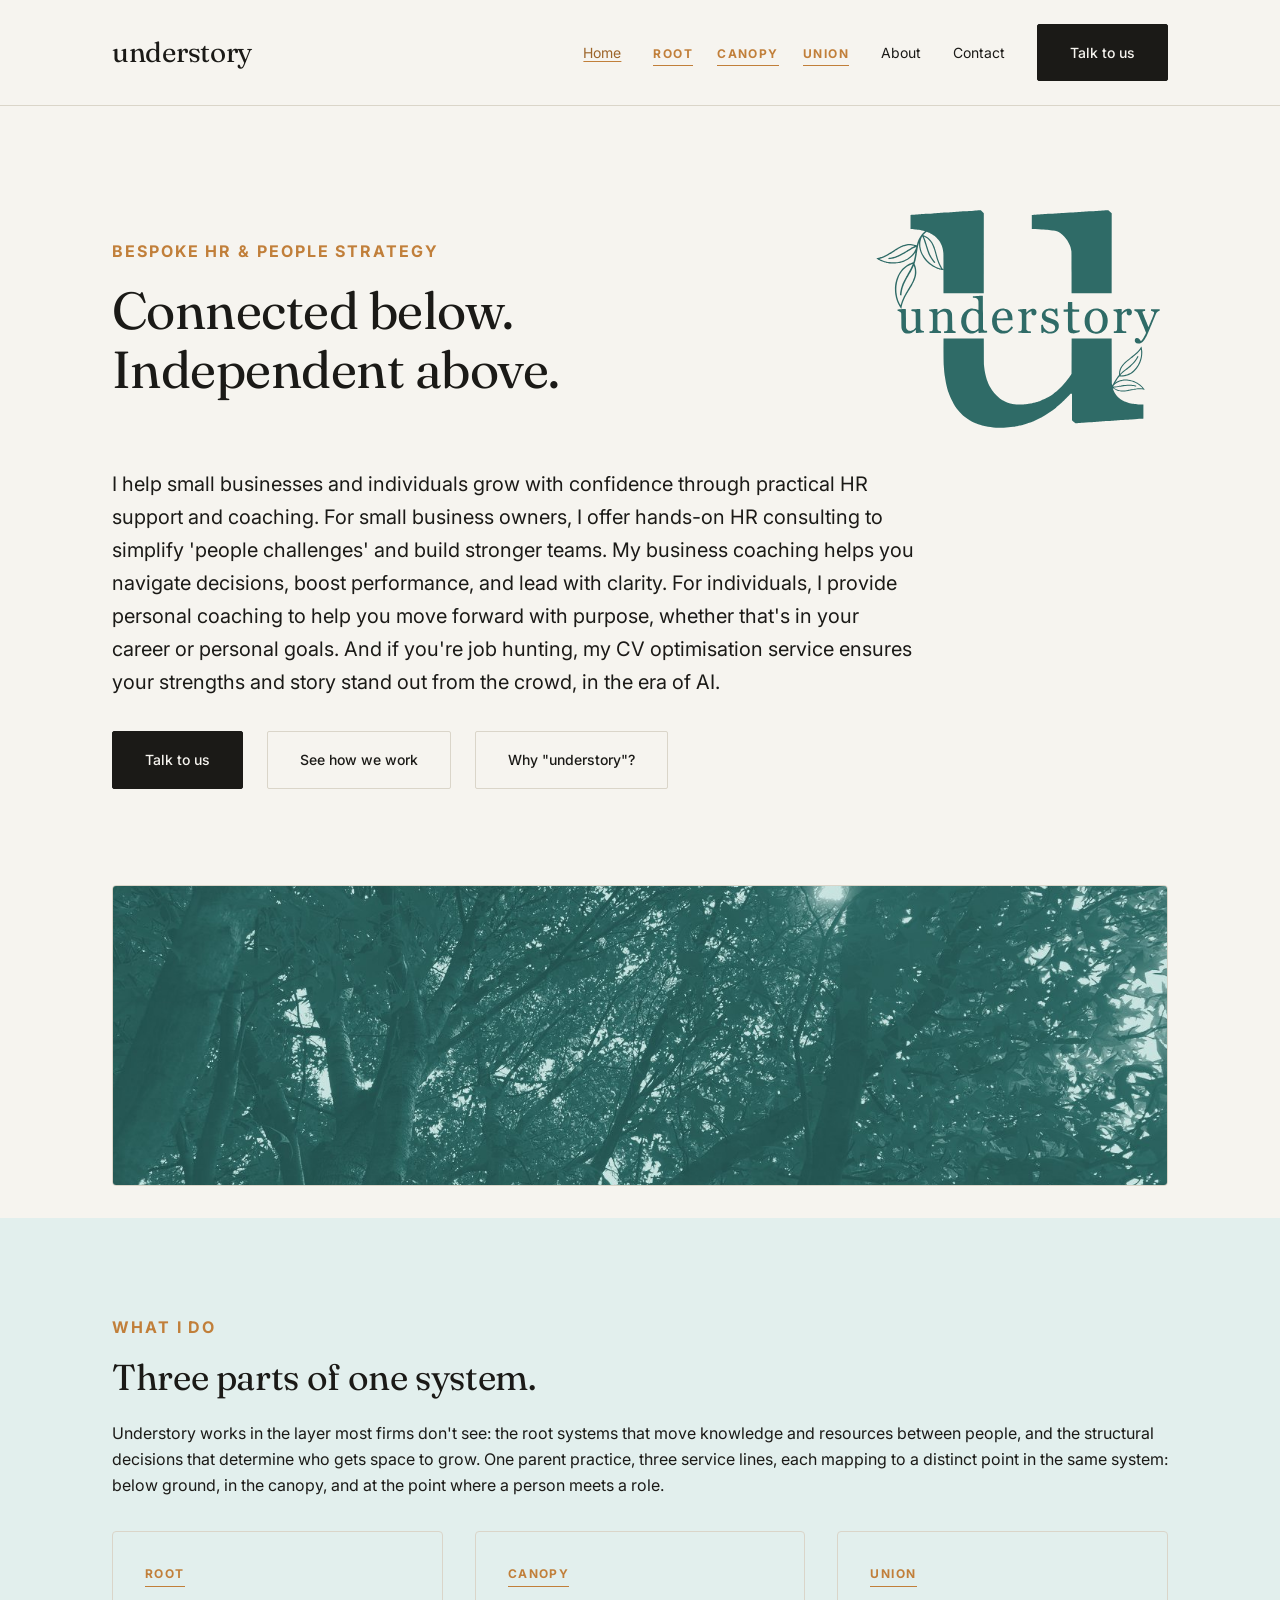
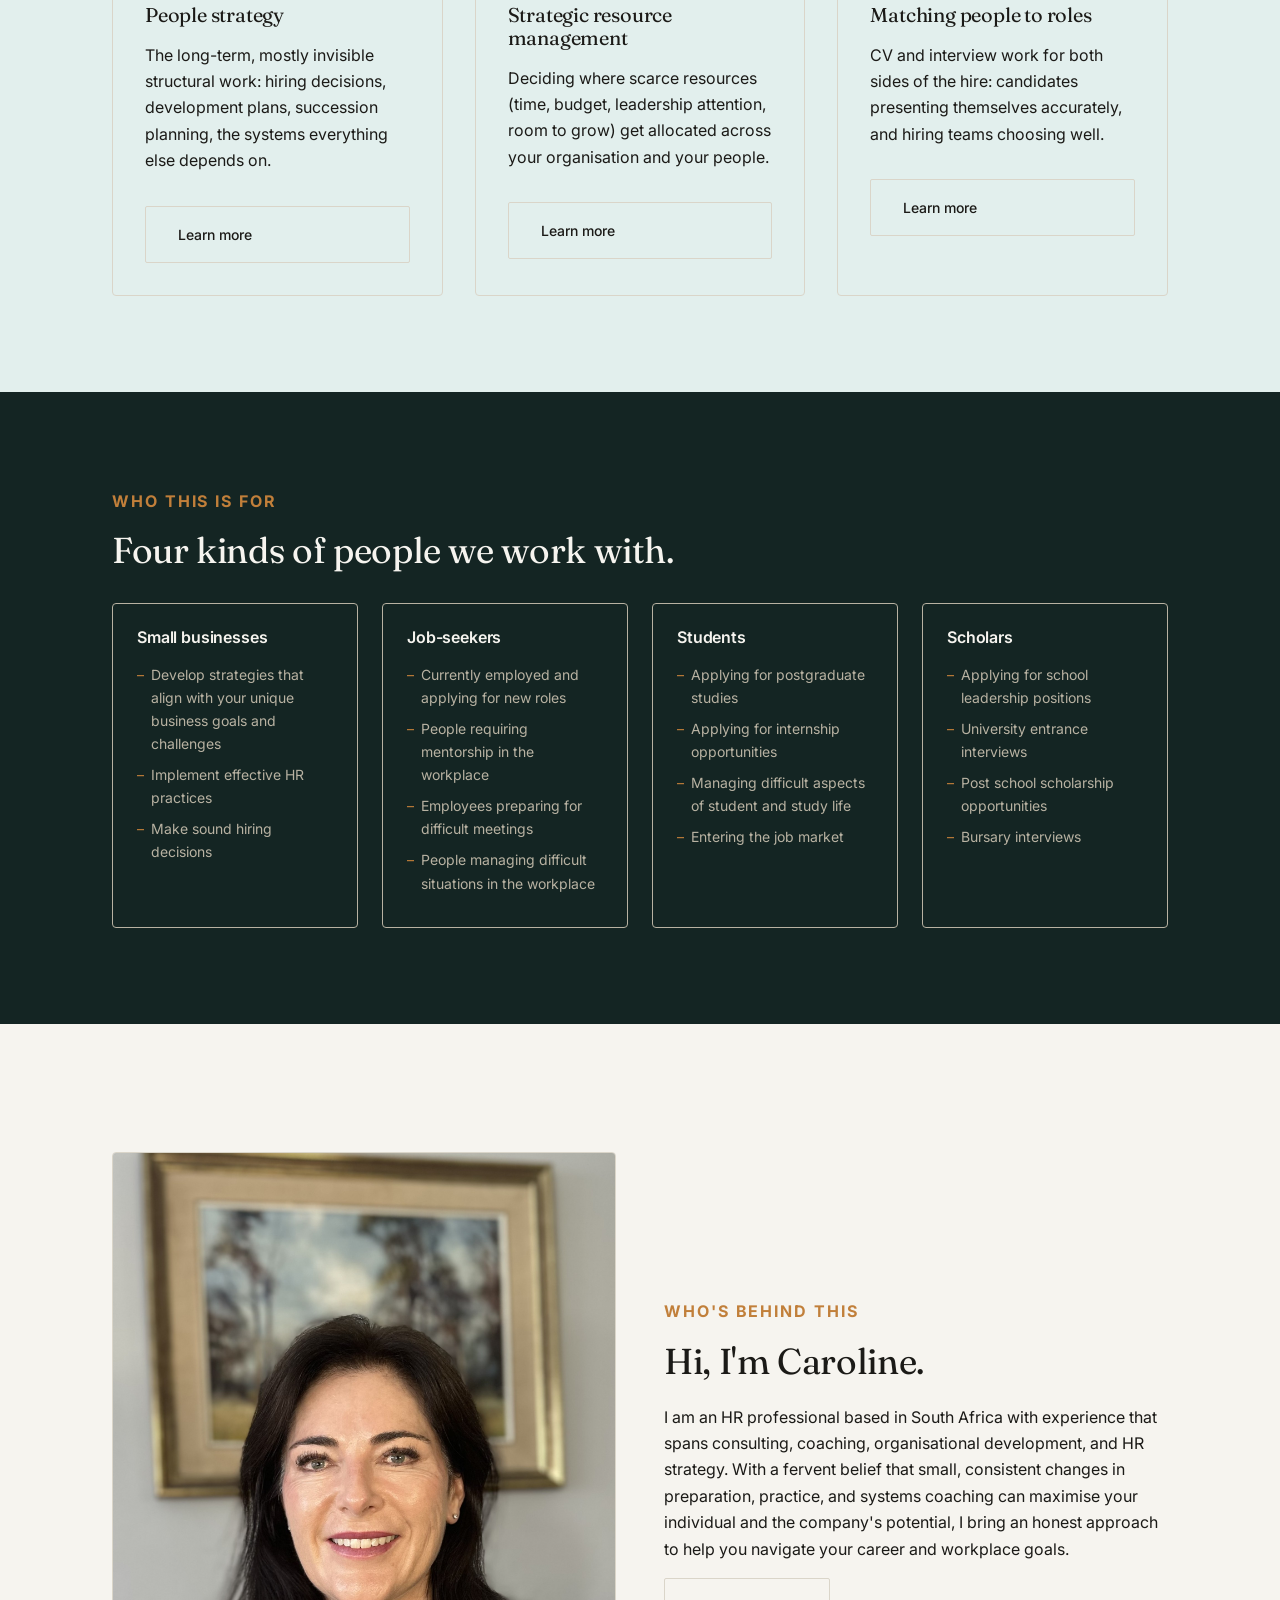
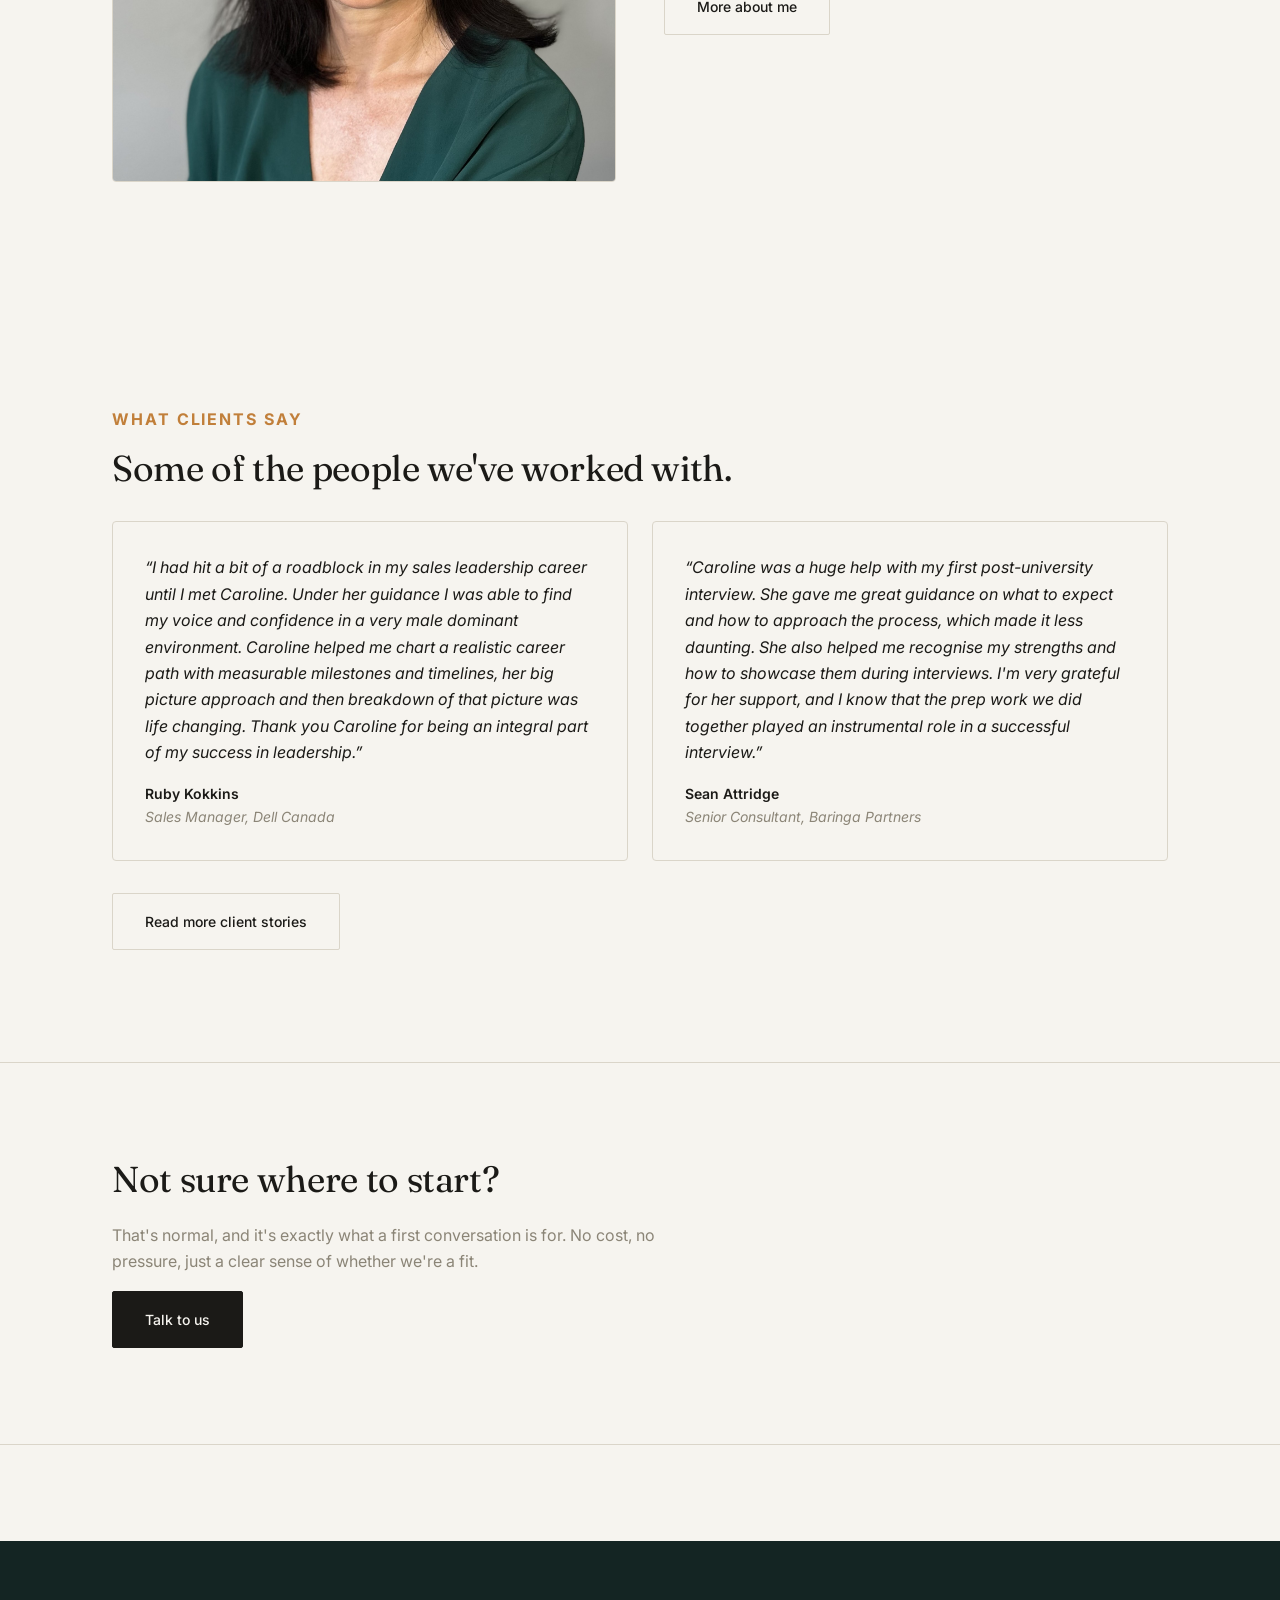
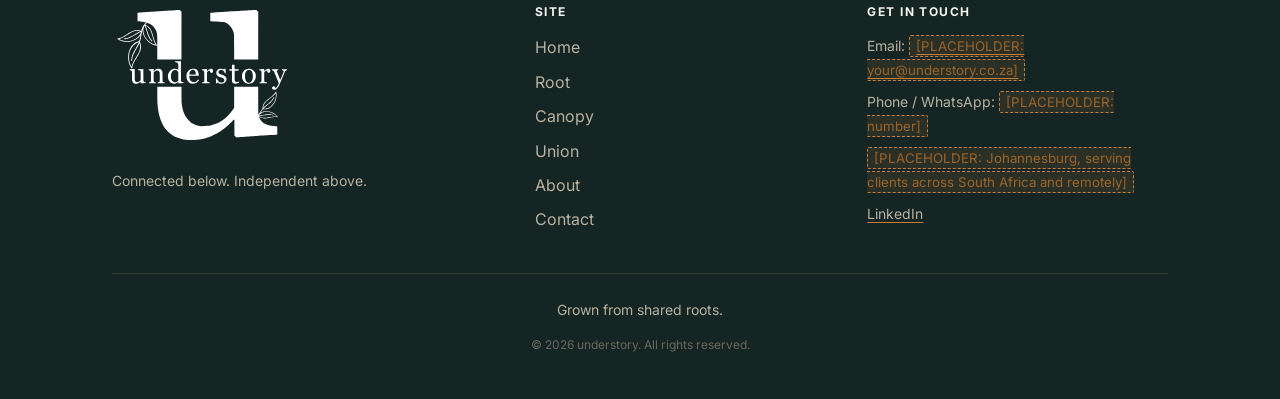
==== index.html @ 4c7e7eee "Add website stuffs" ====
<!DOCTYPE html>
<html lang="en-ZA">
<head>
<meta charset="UTF-8">
<meta name="viewport" content="width=device-width, initial-scale=1.0">
<title>understory | HR Consulting &amp; People Strategy, South Africa</title>
<meta name="description" content="understory is a South African HR consultancy: people strategy, strategic resource management, and matching candidates to roles, built on relevance, integrity, and practical advice.">
<!-- Update every YOURDOMAIN.co.za reference below once a real domain is chosen (matches the placeholder in /CNAME) -->
<link rel="canonical" href="https://YOURDOMAIN.co.za/index.html">
<meta property="og:type" content="website">
<meta property="og:site_name" content="understory">
<meta property="og:title" content="understory | HR Consulting & People Strategy, South Africa">
<meta property="og:description" content="South African HR consultancy: people strategy, strategic resource management, and matching candidates to roles.">
<meta property="og:url" content="https://YOURDOMAIN.co.za/index.html">
<meta property="og:image" content="https://YOURDOMAIN.co.za/images/og-cover.jpg">
<meta name="twitter:card" content="summary_large_image">
<meta name="twitter:title" content="understory | HR Consulting & People Strategy, South Africa">
<meta name="twitter:description" content="South African HR consultancy: people strategy, strategic resource management, and matching candidates to roles.">
<meta name="twitter:image" content="https://YOURDOMAIN.co.za/images/og-cover.jpg">
<link rel="icon" type="image/svg+xml" href="images/favicon.svg">
<link rel="icon" type="image/png" href="images/favicon.png">
<link rel="preconnect" href="https://fonts.googleapis.com">
<link rel="preconnect" href="https://fonts.gstatic.com" crossorigin>
<link href="https://fonts.googleapis.com/css2?family=Fraunces:opsz,wght@9..144,300;9..144,400;9..144,500;9..144,600&family=Inter:wght@400;500;600;700&display=swap" rel="stylesheet">
<link rel="stylesheet" href="styles.css">
<!--
  Structured data: intentionally omits "address" and "telephone" rather
  than invent them. Add those two fields once the real details replace
  the [PLACEHOLDER: ...] text in the footer below.
-->
<script type="application/ld+json">
{
  "@context": "https://schema.org",
  "@type": "ProfessionalService",
  "name": "understory",
  "description": "understory manages the connection and the boundary: building networks between people without erasing individual roles, and matching people to positions so both sides are strengthened by the fit.",
  "areaServed": "South Africa",
  "url": "https://YOURDOMAIN.co.za/",
  "sameAs": ["https://www.linkedin.com/in/caroline-norton-2847018a/"]
}
</script>
</head>
<body>

<header class="site-header">
  <div class="container">
    <a href="index.html" class="logo">understory</a>
    <nav class="main-nav" aria-label="Primary">
      <ul class="nav-links">
        <li><a href="index.html" aria-current="page">Home</a></li>
        <li>
          <ul class="nav-services" aria-label="Service lines">
            <li><a href="services.html#root" class="service-label">Root</a></li>
            <li><a href="services.html#canopy" class="service-label">Canopy</a></li>
            <li><a href="services.html#union" class="service-label">Union</a></li>
          </ul>
        </li>
        <li><a href="about.html">About</a></li>
        <li><a href="contact.html">Contact</a></li>
      </ul>
      <div class="nav-cta"><a href="contact.html" class="btn-primary">Talk to us</a></div>
    </nav>
    <button class="nav-toggle" aria-label="Toggle navigation menu" aria-expanded="false">
      <span></span><span></span><span></span>
    </button>
  </div>
</header>

<main>

  <!-- Hero -->
  <section class="hero container">
    <div class="hero-head">
      <div>
        <span class="eyebrow">Bespoke HR &amp; people strategy</span>
        <h1>Connected below. Independent above.</h1>
      </div>
      <img class="hero-mark" src="images/logo/understory-logo-teal.svg" width="1367" height="1124" alt="understory logo mark: a serif letter u with leaves">
    </div>
    <p class="lead">I help small businesses and individuals grow with confidence through practical HR support and coaching. For small business owners, I offer hands-on HR consulting to simplify 'people challenges' and build stronger teams. My business coaching helps you navigate decisions, boost performance, and lead with clarity. For individuals, I provide personal coaching to help you move forward with purpose, whether that's in your career or personal goals. And if you're job hunting, my CV optimisation service ensures your strengths and story stand out from the crowd, in the era of AI.</p>
    <div class="hero-actions">
      <a href="contact.html" class="btn-primary">Talk to us</a>
      <a href="services.html" class="btn-secondary">See how we work</a>
      <a href="about.html#philosophy" class="btn-secondary">Why "understory"?</a>
    </div>
  </section>

  <div class="container">
    <figure class="photo-block">
      <img src="images/hero-canopy.jpg" width="1400" height="400" loading="eager"
           class="photo-crop ratio-7-2"
           alt="Light teal duotone photograph looking straight up through a tree canopy, showing gaps of light between neighbouring crowns">
    </figure>
  </div>

  <!-- Service lines: Root / Canopy / Union -->
  <section class="section-teal-tint" id="what-we-do">
    <div class="container">
      <span class="eyebrow">What I do</span>
      <h2>Three parts of one system.</h2>
      <p class="lead">Understory works in the layer most firms don't see: the root systems that move knowledge and resources between people, and the structural decisions that determine who gets space to grow. One parent practice, three service lines, each mapping to a distinct point in the same system: below ground, in the canopy, and at the point where a person meets a role.</p>

      <div class="service-grid">
        <article class="service-card">
          <a href="services.html#root" class="service-label">Root</a>
          <h3>People strategy</h3>
          <p>The long-term, mostly invisible structural work: hiring decisions, development plans, succession planning, the systems everything else depends on.</p>
          <a href="services.html#root" class="btn-secondary">Learn more</a>
        </article>
        <article class="service-card">
          <a href="services.html#canopy" class="service-label">Canopy</a>
          <h3>Strategic resource management</h3>
          <p>Deciding where scarce resources (time, budget, leadership attention, room to grow) get allocated across your organisation and your people.</p>
          <a href="services.html#canopy" class="btn-secondary">Learn more</a>
        </article>
        <article class="service-card">
          <a href="services.html#union" class="service-label">Union</a>
          <h3>Matching people to roles</h3>
          <p>CV and interview work for both sides of the hire: candidates presenting themselves accurately, and hiring teams choosing well.</p>
          <a href="services.html#union" class="btn-secondary">Learn more</a>
        </article>
      </div>
    </div>
  </section>

  <!-- Who is this for -->
  <section class="section-tinted">
    <div class="container">
      <div class="section-heading">
        <span class="eyebrow">Who this is for</span>
        <h2>Four kinds of people we work with.</h2>
      </div>
      <div class="audience-grid">
        <article class="audience-card">
          <h3>Small businesses</h3>
          <ul>
            <li>Develop strategies that align with your unique business goals and challenges</li>
            <li>Implement effective HR practices</li>
            <li>Make sound hiring decisions</li>
          </ul>
        </article>
        <article class="audience-card">
          <h3>Job-seekers</h3>
          <ul>
            <li>Currently employed and applying for new roles</li>
            <li>People requiring mentorship in the workplace</li>
            <li>Employees preparing for difficult meetings</li>
            <li>People managing difficult situations in the workplace</li>
          </ul>
        </article>
        <article class="audience-card">
          <h3>Students</h3>
          <ul>
            <li>Applying for postgraduate studies</li>
            <li>Applying for internship opportunities</li>
            <li>Managing difficult aspects of student and study life</li>
            <li>Entering the job market</li>
          </ul>
        </article>
        <article class="audience-card">
          <h3>Scholars</h3>
          <ul>
            <li>Applying for school leadership positions</li>
            <li>University entrance interviews</li>
            <li>Post school scholarship opportunities</li>
            <li>Bursary interviews</li>
          </ul>
        </article>
      </div>
    </div>
  </section>

  <!-- About preview -->
  <section class="container split">
    <div class="split-media">
      <figure class="photo-block">
        <img src="images/caroline.jpg" width="800" height="1000" loading="lazy"
             class="photo-crop ratio-4-5"
             alt="Portrait of Caroline, founder of understory">
      </figure>
    </div>
    <div>
      <span class="eyebrow">Who's behind this</span>
      <h2>Hi, I'm Caroline.</h2>
      <p>I am an HR professional based in South Africa with experience that spans consulting, coaching, organisational development, and HR strategy. With a fervent belief that small, consistent changes in preparation, practice, and systems coaching can maximise your individual and the company's potential, I bring an honest approach to help you navigate your career and workplace goals.</p>
      <a href="about.html" class="btn-secondary">More about me</a>
    </div>
  </section>

  <!-- Social proof -->
  <section class="container" id="home-testimonials">
    <div class="section-heading">
      <span class="eyebrow">What clients say</span>
      <h2>Some of the people we've worked with.</h2>
    </div>
    <div class="testimonial-grid">
      <blockquote class="testimonial-card">
        <p class="quote">&ldquo;I had hit a bit of a roadblock in my sales leadership career until I met Caroline. Under her guidance I was able to find my voice and confidence in a very male dominant environment. Caroline helped me chart a realistic career path with measurable milestones and timelines, her big picture approach and then breakdown of that picture was life changing. Thank you Caroline for being an integral part of my success in leadership.&rdquo;</p>
        <footer class="attribution">Ruby Kokkins<span>Sales Manager, Dell Canada</span></footer>
      </blockquote>
      <blockquote class="testimonial-card">
        <p class="quote">&ldquo;Caroline was a huge help with my first post-university interview. She gave me great guidance on what to expect and how to approach the process, which made it less daunting. She also helped me recognise my strengths and how to showcase them during interviews. I'm very grateful for her support, and I know that the prep work we did together played an instrumental role in a successful interview.&rdquo;</p>
        <footer class="attribution">Sean Attridge<span>Senior Consultant, Baringa Partners</span></footer>
      </blockquote>
    </div>
    <p style="margin-top:var(--space-4);">
      <a href="about.html#testimonials" class="btn-secondary">Read more client stories</a>
    </p>
  </section>

  <!-- Closing CTA -->
  <section class="cta-band">
    <div class="container">
      <h2>Not sure where to start?</h2>
      <p>That's normal, and it's exactly what a first conversation is for. No cost, no pressure, just a clear sense of whether we're a fit.</p>
      <a href="contact.html" class="btn-primary">Talk to us</a>
    </div>
  </section>

</main>

<footer class="site-footer">
  <div class="container">
    <div class="footer-grid">
      <div class="footer-brand">
        <a href="index.html" class="footer-logo" aria-label="understory home"><img src="images/logo/understory-logo-white.svg" width="180" height="141" alt="understory"></a>
        <p>Connected below. Independent above.</p>
      </div>
      <div>
        <h3>Site</h3>
        <ul class="footer-nav">
          <li><a href="index.html">Home</a></li>
          <li><a href="services.html#root">Root</a></li>
          <li><a href="services.html#canopy">Canopy</a></li>
          <li><a href="services.html#union">Union</a></li>
          <li><a href="about.html">About</a></li>
          <li><a href="contact.html">Contact</a></li>
        </ul>
      </div>
      <div>
        <h3>Get in touch</h3>
        <ul class="footer-contact">
          <li>Email: <a href="mailto:hello@understory.example"><span class="needs-text">[PLACEHOLDER: your@understory.co.za]</span></a></li>
          <li>Phone / WhatsApp: <span class="needs-text">[PLACEHOLDER: number]</span></li>
          <li><span class="needs-text">[PLACEHOLDER: Johannesburg, serving clients across South Africa and remotely]</span></li>
          <li><a href="https://www.linkedin.com/in/caroline-norton-2847018a/" target="_blank" rel="noopener">LinkedIn</a></li>
        </ul>
      </div>
    </div>
    <div class="footer-story">
      <p>Grown from shared roots.</p>
      <p class="copyright">&copy; 2026 understory. All rights reserved.</p>
    </div>
  </div>
</footer>

<script src="main.js"></script>
</body>
</html>
---- styles.css ----
/* ==========================================================================
   understory: shared stylesheet
   Tokens and component patterns per understory-brand-guidelines.md.
   Palette: warm ink/paper neutrals plus amber and teal accents (not green,
   see brand guide §4.2). Type: Fraunces (display), Inter (body), IBM Plex
   Mono (service-label / eyebrow accent only).
   ========================================================================== */

:root {
  /* Color */
  --color-ink: #1B1A17;
  --color-paper: #F6F4EF;
  --color-accent: #C17F3A;
  --color-accent-dark: #9C6429;
  --color-teal: #2F6B67;       /* secondary accent: passes AA for body text on paper (~5.5:1), unlike amber */
  --color-teal-dark: #1F4A47;
  --color-teal-deep: #142523;  /* near-ink: used for dark section backgrounds */
  --color-teal-light: #C9E4E0; /* pale teal: photo highlight tone */
  --color-teal-tint: #E2EFED;  /* very pale teal wash: light section backgrounds */
  --color-line: #DAD5C9;
  --color-muted: #8B8577;
  --color-muted-dark: #B8B2A2;
  --color-success: #4B7A51;
  --color-error: #B4483A;

  /* Type */
  --font-display: 'Fraunces', Georgia, serif;
  --font-body: 'Inter', -apple-system, BlinkMacSystemFont, sans-serif;
  --font-label: 'Inter', -apple-system, BlinkMacSystemFont, sans-serif; /* was IBM Plex Mono; swapped to a bold uppercase sans at the client's request, see README */
  --text-xs: 0.75rem;
  --text-sm: 0.875rem;
  --text-base: 1rem;
  --text-lg: 1.25rem;
  --text-xl: 1.75rem;
  --text-2xl: 2.25rem;
  --text-3xl: 3.25rem;

  /* Space */
  --space-1: 0.5rem;
  --space-2: 1rem;
  --space-3: 1.5rem;
  --space-4: 2rem;
  --space-5: 3rem;
  --space-6: 4rem;
  --space-7: 6rem;
  --space-8: 8rem;
  --content-max-width: 1120px;

  /* Shape */
  --radius-sm: 2px;
  --radius-md: 4px;
  --border-hairline: 1px solid var(--color-line);
}

/* ---------- Reset ---------- */
* { box-sizing: border-box; }
html { scroll-behavior: smooth; }
body {
  margin: 0;
  font-family: var(--font-body);
  font-size: var(--text-base);
  color: var(--color-ink);
  background: var(--color-paper);
  line-height: 1.65;
  -webkit-font-smoothing: antialiased;
}
img { max-width: 100%; display: block; }
a { color: var(--color-ink); text-decoration-color: var(--color-accent); text-underline-offset: 3px; }
a:hover, a:focus { color: var(--color-accent-dark); }
ul, ol { padding-left: 1.2em; }
h1, h2, h3 {
  font-family: var(--font-display);
  font-weight: 400;
  letter-spacing: -0.01em;
  line-height: 1.15;
  margin: 0 0 0.6em;
  color: var(--color-ink);
}
h1 { font-size: var(--text-3xl); }
h2 { font-size: var(--text-2xl); }
h3 { font-size: var(--text-xl); }
p { margin: 0 0 1em; }
section { padding-block: var(--space-7); }
.container { max-width: var(--content-max-width); margin-inline: auto; padding-inline: var(--space-4); }
.visually-hidden {
  position: absolute;
  width: 1px; height: 1px;
  overflow: hidden;
  clip: rect(0 0 0 0);
  white-space: nowrap;
}
:focus-visible { outline: 2px solid var(--color-accent); outline-offset: 2px; }

/* ---------- Eyebrow / service-label (specimen-label treatment) ---------- */
.eyebrow, .service-label {
  font-family: var(--font-label);
  font-weight: 700;
  text-transform: uppercase;
  letter-spacing: 0.12em;
  color: var(--color-accent);
}
.eyebrow { display: block; margin-bottom: var(--space-2); font-size: var(--text-base); }
.service-label {
  display: inline-block;
  font-size: var(--text-xs);
  border-bottom: 1px solid var(--color-accent);
  padding-bottom: 2px;
  text-decoration: none;
}
.service-label:hover { color: var(--color-accent-dark); border-color: var(--color-accent-dark); }

.service-trio {
  display: flex;
  gap: var(--space-3);
  align-items: baseline;
}

.specimen-caption {
  font-family: var(--font-label);
  font-size: var(--text-xs);
  text-transform: uppercase;
  letter-spacing: 0.1em;
  color: var(--color-muted);
  border-top: var(--border-hairline);
  padding-top: var(--space-1);
  margin-top: var(--space-2);
}

/* ---------- Buttons ---------- */
.btn-primary, .btn-secondary {
  display: inline-flex;
  align-items: center;
  gap: 0.5em;
  font-family: var(--font-body);
  font-weight: 500;
  font-size: var(--text-sm);
  padding: var(--space-2) var(--space-4);
  border-radius: var(--radius-sm);
  cursor: pointer;
  text-decoration: none;
  transition: background 0.15s ease, color 0.15s ease, border-color 0.15s ease;
}
.btn-primary {
  background: var(--color-ink);
  color: var(--color-paper);
  border: 1px solid var(--color-ink);
}
.btn-primary:hover, .btn-primary:focus {
  background: var(--color-accent-dark);
  border-color: var(--color-accent-dark);
  color: var(--color-paper);
}
.btn-secondary {
  background: transparent;
  color: var(--color-ink);
  border: var(--border-hairline);
}
.btn-secondary:hover, .btn-secondary:focus {
  border-color: var(--color-ink);
  color: var(--color-ink);
  background: var(--color-line);
}
/* On dark (ink) sections */
.on-ink .btn-secondary { color: var(--color-paper); border-color: var(--color-muted-dark); }
.on-ink .btn-secondary:hover { background: rgba(246,244,239,0.08); border-color: var(--color-paper); }

/* ---------- Header / Nav ---------- */
.site-header {
  position: sticky;
  top: 0;
  z-index: 100;
  background: var(--color-paper);
  border-bottom: var(--border-hairline);
}
.site-header .container {
  display: flex;
  align-items: center;
  justify-content: space-between;
  padding-block: var(--space-3);
}
.logo {
  font-family: var(--font-display);
  font-size: var(--text-xl);
  font-weight: 400;
  color: var(--color-ink);
  text-decoration: none;
  letter-spacing: -0.01em;
}
.logo:hover { color: var(--color-ink); }

.main-nav { display: flex; align-items: center; gap: var(--space-4); }
.nav-links {
  list-style: none;
  display: flex;
  align-items: baseline;
  gap: var(--space-4);
  margin: 0;
  padding: 0;
}
.nav-links a:not(.service-label) {
  color: var(--color-ink);
  font-family: var(--font-body);
  font-size: var(--text-sm);
  text-decoration: none;
}
.nav-links a:not(.service-label):hover,
.nav-links a[aria-current="page"]:not(.service-label) {
  color: var(--color-accent-dark);
  text-decoration: underline;
  text-decoration-color: var(--color-accent);
}
.nav-services { display: flex; gap: var(--space-3); align-items: baseline; list-style: none; margin: 0; padding: 0; }

.nav-toggle {
  display: none;
  flex-direction: column;
  justify-content: center;
  gap: 5px;
  width: 40px;
  height: 40px;
  border: none;
  background: transparent;
  cursor: pointer;
  padding: 0;
}
.nav-toggle span {
  display: block;
  height: 1.5px;
  width: 26px;
  background: var(--color-ink);
  transition: transform 0.2s ease, opacity 0.2s ease;
}
.nav-toggle[aria-expanded="true"] span:nth-child(1) { transform: translateY(6.5px) rotate(45deg); }
.nav-toggle[aria-expanded="true"] span:nth-child(2) { opacity: 0; }
.nav-toggle[aria-expanded="true"] span:nth-child(3) { transform: translateY(-6.5px) rotate(-45deg); }

/* ---------- Hero ---------- */
.hero { padding-block: var(--space-7) var(--space-6); }
.hero h1 { max-width: 16ch; }
.hero-head {
  display: grid;
  grid-template-columns: 1fr auto;
  align-items: center;
  gap: var(--space-5);
  margin-bottom: var(--space-4);
}
.hero-head h1 { margin-bottom: 0; }
.hero-mark { width: 300px; height: auto; }
.philosophy-head {
  display: flex;
  align-items: center;
  justify-content: space-between;
  flex-wrap: wrap;
  gap: var(--space-3);
  margin-bottom: var(--space-2);
}
.philosophy-head h2 { margin-bottom: 0; }
.philosophy-logo { width: 130px; height: auto; flex-shrink: 0; }
.hero .lead { font-size: var(--text-lg); max-width: 62ch; color: var(--color-ink); margin-bottom: var(--space-4); }
.hero-actions { display: flex; gap: var(--space-3); flex-wrap: wrap; }

.page-hero { padding-block: var(--space-6) var(--space-5); }
.page-hero h1 { margin-bottom: var(--space-2); }
.page-hero .lead { font-size: var(--text-lg); max-width: 62ch; }

/* ---------- Photo treatment (duotone specimen photography) ----------
   Crop-and-zoom, never stretch: object-fit:cover fills the box below by
   cropping the source image (which keeps its own native ratio in the
   file), so no photo is ever non-uniformly scaled to fit. */
.photo-block { margin: var(--space-4) 0; } /* reset the UA default figure margin (1em 40px), which was shrinking the image below its column's full width */
.photo-crop {
  display: block;
  width: 100%;
  height: auto; /* required so aspect-ratio below can compute height; otherwise the width/height HTML attributes (kept for layout-shift prevention) force a mismatched box */
  border-radius: var(--radius-md);
  border: var(--border-hairline);
  object-fit: cover;
  object-position: center;
}
.photo-crop.ratio-4-3 { aspect-ratio: 4 / 3; }
.photo-crop.ratio-3-2 { aspect-ratio: 3 / 2; }
.photo-crop.ratio-7-2 { aspect-ratio: 7 / 2; } /* wide banner: 3.5:1 */
.photo-crop.ratio-4-5 { aspect-ratio: 4 / 5; } /* portrait headshot */
.photo-crop.size-half { max-width: 560px; margin-inline: auto; } /* roughly half the 1120px content column, centred rather than left-stuck */

/* ---------- Placeholder image boxes ---------- */
.img-placeholder {
  display: flex;
  align-items: center;
  justify-content: center;
  text-align: center;
  background: var(--color-line);
  border: 1px dashed var(--color-muted);
  border-radius: var(--radius-md);
  color: var(--color-muted);
  font-size: var(--text-sm);
  padding: var(--space-3);
  min-height: 220px;
  line-height: 1.5;
}
.img-placeholder strong { display: block; color: var(--color-ink); margin-bottom: 4px; }
.img-placeholder.small { min-height: 120px; }

/* ---------- Divider ---------- */
.divider { border: none; border-top: var(--border-hairline); margin-block: var(--space-6); }

/* ---------- Cards ---------- */
.card {
  background: var(--color-paper);
  border: var(--border-hairline);
  border-radius: var(--radius-md);
  padding: var(--space-4);
}

/* ---------- Positioning band ---------- */
.positioning-band { text-align: left; }
.positioning-band p { max-width: 72ch; font-size: var(--text-lg); }

/* ---------- Service line cards (Root / Canopy / Union teaser) ---------- */
.service-grid {
  display: grid;
  grid-template-columns: repeat(3, 1fr);
  gap: var(--space-4);
  margin-top: var(--space-4);
}
.service-card {
  border: var(--border-hairline);
  border-radius: var(--radius-md);
  padding: var(--space-4);
  display: flex;
  flex-direction: column;
  gap: var(--space-2);
}
.service-card h3 { font-size: var(--text-lg); margin-bottom: 0; }
.service-card p { color: var(--color-ink); margin-bottom: var(--space-2); }
.service-card .service-label { align-self: flex-start; }

/* ---------- Who is this for (audience grid) ---------- */
.section-tinted { background: var(--color-teal-deep); color: var(--color-paper); }
.section-tinted h2, .section-tinted h3 { color: var(--color-paper); }
.section-tinted .eyebrow { color: var(--color-accent); }
.section-heading { margin-bottom: var(--space-4); }

/* ---------- Light teal band (homepage "What we do") ---------- */
.section-teal-tint { background: var(--color-teal-tint); }

.audience-grid {
  display: grid;
  grid-template-columns: repeat(4, 1fr);
  gap: var(--space-3);
}
.audience-card {
  border: 1px solid var(--color-muted-dark);
  border-radius: var(--radius-md);
  padding: var(--space-3);
}
.audience-card h3 { font-size: var(--text-base); font-family: var(--font-body); font-weight: 600; margin-bottom: var(--space-2); }
.audience-card ul {
  list-style: none;
  padding: 0;
  margin: 0;
  font-size: var(--text-sm);
  color: var(--color-muted-dark);
}
.audience-card li { margin-bottom: var(--space-1); padding-left: 1em; position: relative; }
.audience-card li::before { content: '\2013'; position: absolute; left: 0; color: var(--color-accent); }

/* ---------- Two-column split ---------- */
.split {
  display: grid;
  grid-template-columns: 1fr 1fr;
  gap: var(--space-5);
  align-items: center;
}
.split.reverse { grid-template-columns: 1fr 1fr; }
.split.reverse .split-media { order: 2; }

/* ---------- Value props ---------- */
.value-props {
  display: grid;
  grid-template-columns: repeat(3, 1fr);
  gap: var(--space-4);
}
.value-prop h3 { font-size: var(--text-lg); }

/* ---------- Testimonials ---------- */
.testimonial-grid {
  display: grid;
  grid-template-columns: repeat(2, 1fr);
  gap: var(--space-3);
}
.testimonial-card {
  border: var(--border-hairline);
  border-radius: var(--radius-md);
  padding: var(--space-4);
  margin: 0;
}
.testimonial-card p.quote { font-style: italic; margin-bottom: var(--space-2); }
.testimonial-card .attribution { font-weight: 600; font-size: var(--text-sm); }
.testimonial-card .attribution span { display: block; font-weight: 400; font-style: italic; color: var(--color-muted); }

/* ---------- Closing CTA band (light, bordered) ---------- */
.cta-band {
  border-top: var(--border-hairline);
  border-bottom: var(--border-hairline);
  text-align: left;
}
.cta-band p { max-width: 60ch; color: var(--color-muted); }

/* ---------- Services page blocks ---------- */
.service-block { padding-block: var(--space-6); }
.service-block + .service-block { border-top: var(--border-hairline); }
.service-block h2 { margin-bottom: var(--space-1); }
.offering-cards {
  display: grid;
  grid-template-columns: repeat(2, 1fr);
  gap: var(--space-4);
  margin-top: var(--space-4);
}
.offering-card { border: var(--border-hairline); border-radius: var(--radius-md); padding: var(--space-4); }
.offering-card .service-label { margin-bottom: var(--space-2); }

.steps-list {
  list-style: none;
  padding: 0;
  display: grid;
  grid-template-columns: repeat(3, 1fr);
  gap: var(--space-4);
  margin: var(--space-4) 0;
}
.steps-list li {
  border: var(--border-hairline);
  border-radius: var(--radius-md);
  padding: var(--space-4);
}

/* ---------- Contact page ---------- */
.contact-layout {
  display: grid;
  grid-template-columns: 1.2fr 0.8fr;
  gap: var(--space-5);
  padding-block: var(--space-3) var(--space-8);
  align-items: flex-start;
}
.contact-form { display: grid; gap: var(--space-3); }
.form-field { display: grid; gap: 6px; }
.form-field label { font-family: var(--font-body); font-weight: 600; font-size: var(--text-sm); color: var(--color-ink); }
.form-field input,
.form-field select,
.form-field textarea {
  font-family: var(--font-body);
  font-size: var(--text-base);
  padding: var(--space-2);
  border: var(--border-hairline);
  border-radius: var(--radius-sm);
  background: var(--color-paper);
  color: var(--color-ink);
}
.form-field input:focus,
.form-field select:focus,
.form-field textarea:focus {
  outline: none;
  border-color: var(--color-accent);
  box-shadow: 0 0 0 3px rgba(193,127,58,0.15);
}
.honeypot-field { position: absolute; left: -9999px; }
.form-reassurance { font-size: var(--text-sm); color: var(--color-muted); margin-top: 4px; }
.contact-details { border: var(--border-hairline); border-radius: var(--radius-md); padding: var(--space-4); }
.contact-details h2 { font-size: var(--text-lg); }
.contact-details ul { list-style: none; padding: 0; margin: 0; }
.contact-details li { margin-bottom: var(--space-2); }
.contact-details .steps { margin-top: var(--space-4); padding-top: var(--space-4); border-top: var(--border-hairline); }

/* ---------- Footer ---------- */
.site-footer { background: var(--color-teal-deep); color: var(--color-muted-dark); padding-block: var(--space-6) var(--space-4); margin-top: var(--space-7); }
.footer-grid { display: grid; grid-template-columns: 1.3fr 1fr 1fr; gap: var(--space-4); margin-bottom: var(--space-4); }
.footer-grid h3 { color: var(--color-paper); font-family: var(--font-label); font-weight: 700; font-size: var(--text-xs); letter-spacing: 0.12em; text-transform: uppercase; margin-bottom: var(--space-2); }
.footer-logo { display: inline-block; margin-bottom: var(--space-2); }
.footer-logo img { width: 180px; height: auto; }
.footer-brand p { color: var(--color-muted-dark); font-size: var(--text-sm); }
.footer-nav { list-style: none; padding: 0; margin: 0; }
.footer-nav li { margin-bottom: var(--space-1); }
.footer-nav a { color: var(--color-muted-dark); text-decoration: none; }
.footer-nav a:hover { color: var(--color-paper); }
.footer-contact { list-style: none; padding: 0; margin: 0; font-size: var(--text-sm); }
.footer-contact li { margin-bottom: var(--space-1); color: var(--color-muted-dark); }
.footer-contact a { color: var(--color-muted-dark); }
.footer-contact a:hover { color: var(--color-paper); }
.footer-story { border-top: 1px solid #3a3833; padding-top: var(--space-3); font-size: var(--text-sm); color: var(--color-muted-dark); text-align: center; }
.footer-story .copyright { margin-top: var(--space-1); color: #6b675e; font-size: var(--text-xs); }

/* ---------- Placeholder text callouts ---------- */
.needs-text {
  background: rgba(193,127,58,0.12);
  border: 1px dashed var(--color-accent);
  color: var(--color-accent-dark);
  padding: 2px 6px;
  border-radius: var(--radius-sm);
  font-size: 0.95em;
}
.on-ink .needs-text { color: var(--color-accent); }

/* ---------- Responsive ---------- */
@media (max-width: 900px) {
  .two-col,
  .value-props,
  .split,
  .split.reverse,
  .testimonial-grid,
  .offering-cards,
  .steps-list,
  .contact-layout,
  .footer-grid,
  .service-grid {
    grid-template-columns: 1fr;
  }
  .split.reverse .split-media { order: 0; }
  .audience-grid { grid-template-columns: repeat(2, 1fr); }
}

@media (max-width: 720px) {
  .hero-head { grid-template-columns: 1fr; gap: var(--space-3); }
  .hero-mark { width: 160px; }
  .main-nav .nav-links,
  .main-nav .nav-cta {
    display: none;
  }
  .main-nav.open .nav-links {
    display: flex;
    flex-direction: column;
    align-items: flex-start;
    gap: var(--space-2);
    position: absolute;
    top: 100%;
    left: 0;
    right: 0;
    background: var(--color-paper);
    border-bottom: var(--border-hairline);
    padding: var(--space-3) var(--space-4) var(--space-4);
  }
  .main-nav.open .nav-services { flex-direction: row; }
  .main-nav.open .nav-cta { display: flex; padding: 0 var(--space-4) var(--space-4); }
  .site-header .container { position: relative; }
  .nav-toggle { display: flex; }
  .audience-grid { grid-template-columns: 1fr; }
}
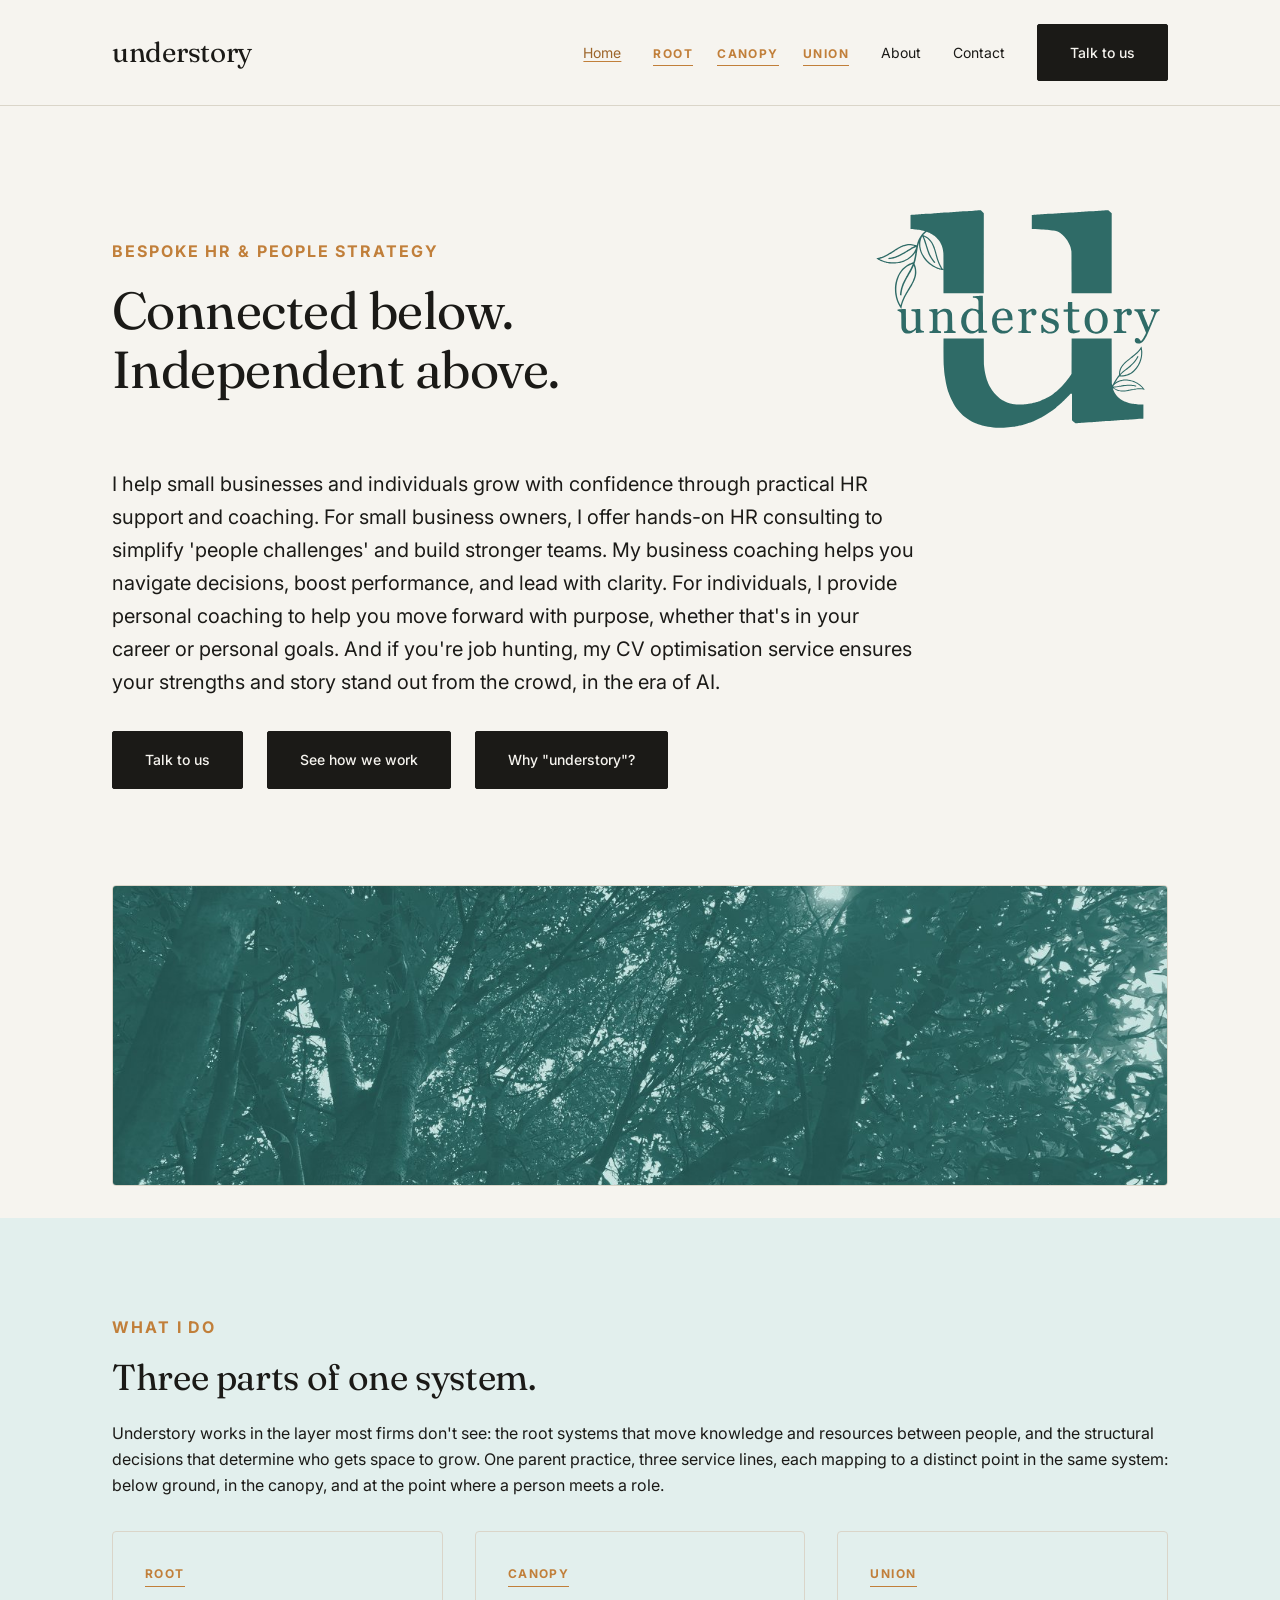
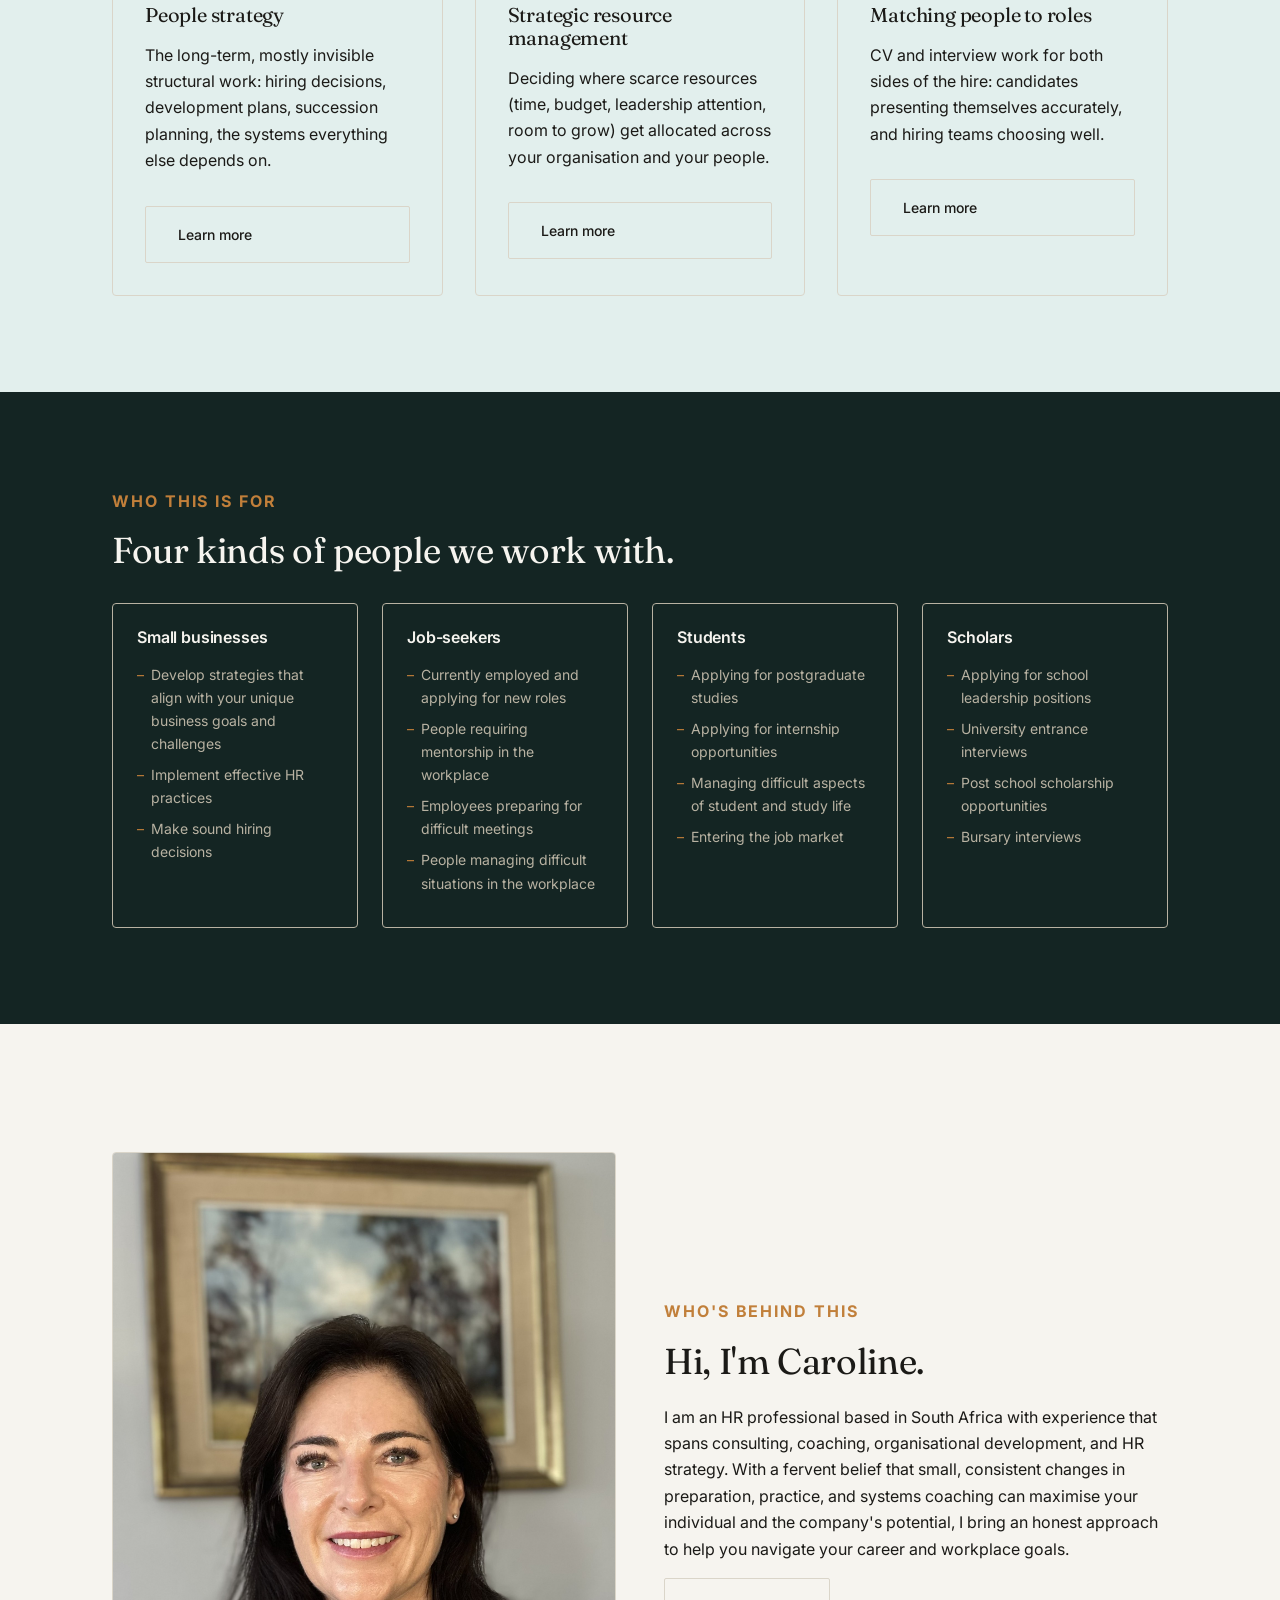
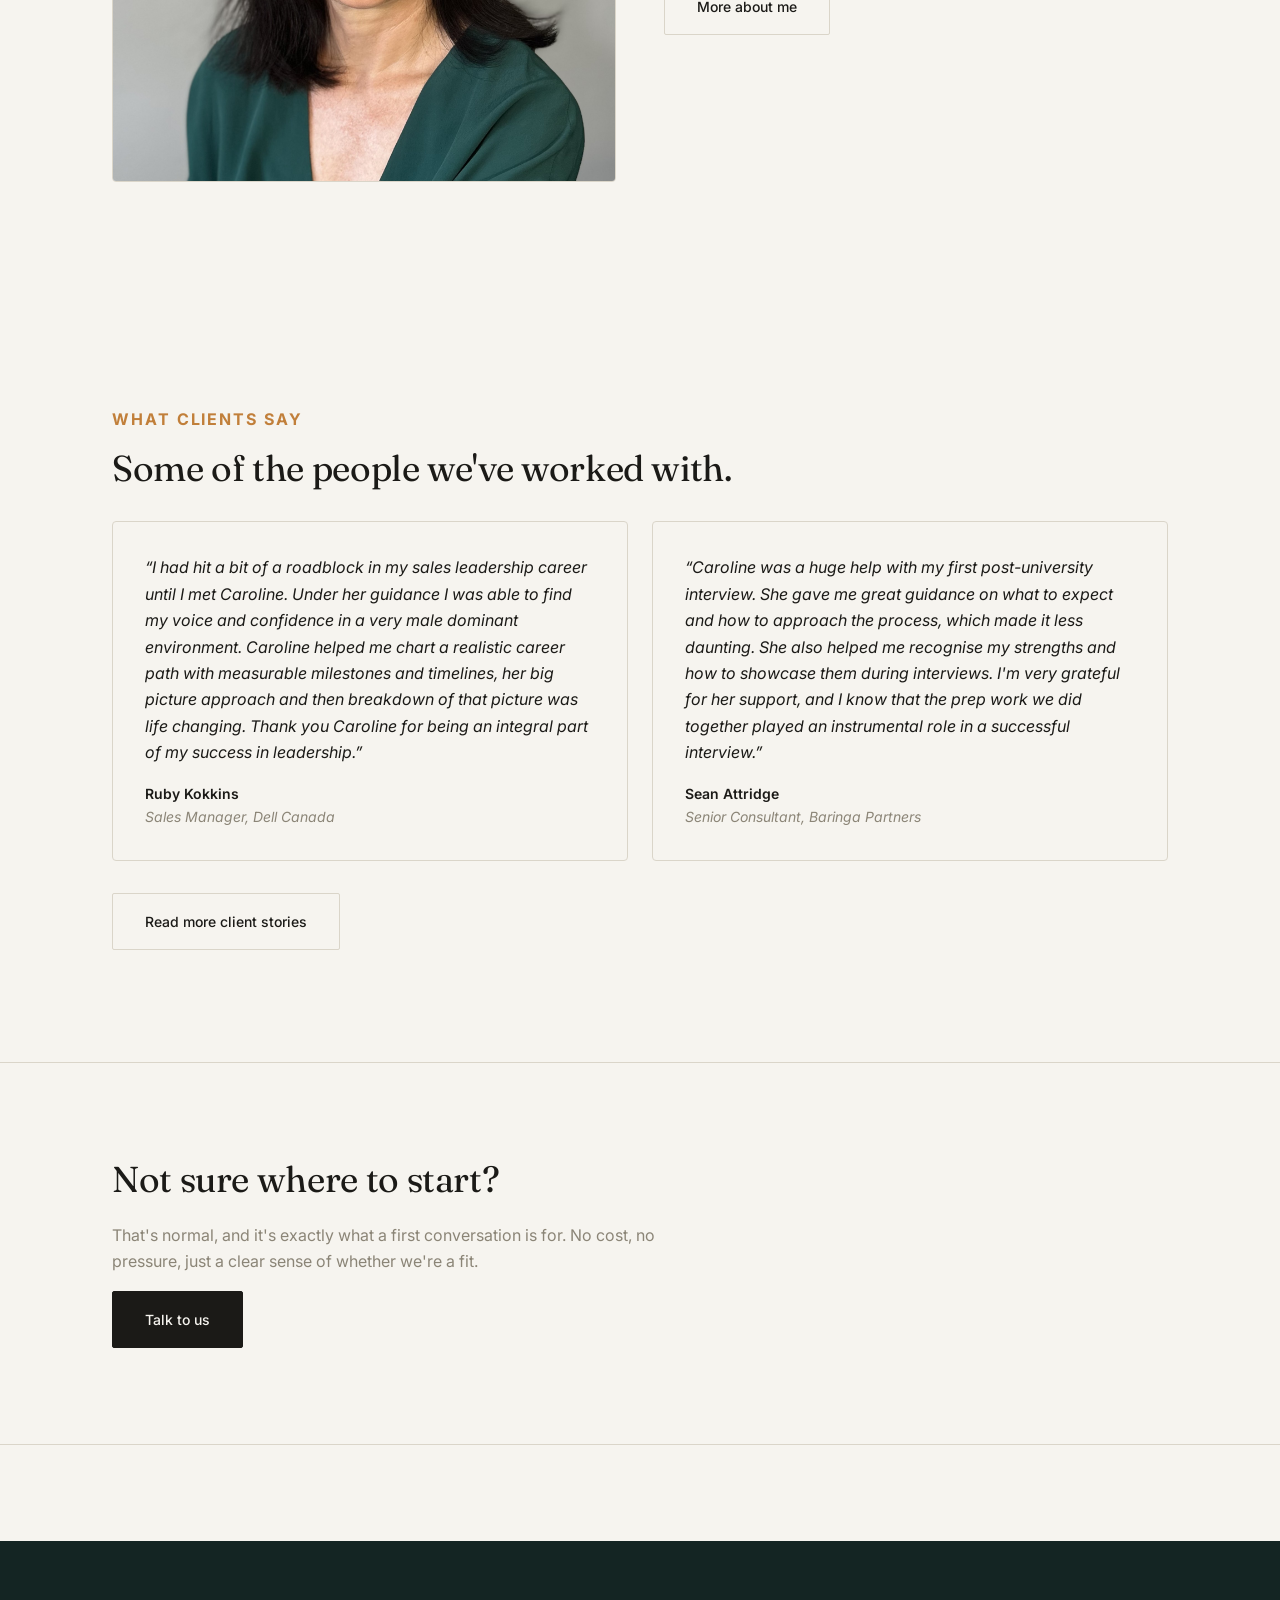
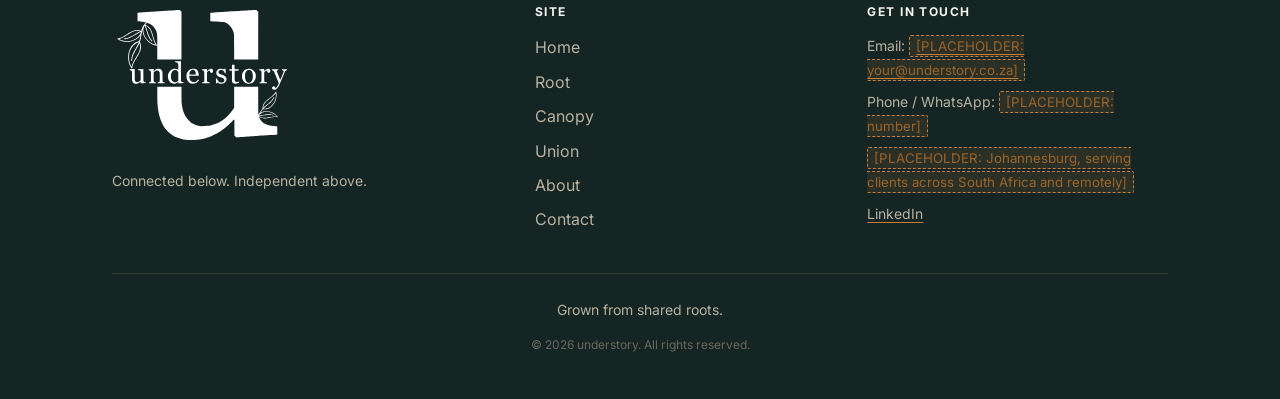
==== commit c8737a52: "Changed all index buttons to 'primary'" ====
--- a/index.html
+++ b/index.html
@@ -80,8 +80,8 @@
     <p class="lead">I help small businesses and individuals grow with confidence through practical HR support and coaching. For small business owners, I offer hands-on HR consulting to simplify 'people challenges' and build stronger teams. My business coaching helps you navigate decisions, boost performance, and lead with clarity. For individuals, I provide personal coaching to help you move forward with purpose, whether that's in your career or personal goals. And if you're job hunting, my CV optimisation service ensures your strengths and story stand out from the crowd, in the era of AI.</p>
     <div class="hero-actions">
       <a href="contact.html" class="btn-primary">Talk to us</a>
-      <a href="services.html" class="btn-secondary">See how we work</a>
-      <a href="about.html#philosophy" class="btn-secondary">Why "understory"?</a>
+      <a href="services.html" class="btn-primary">See how we work</a>
+      <a href="about.html#philosophy" class="btn-primary">Why "understory"?</a>
     </div>
   </section>
 
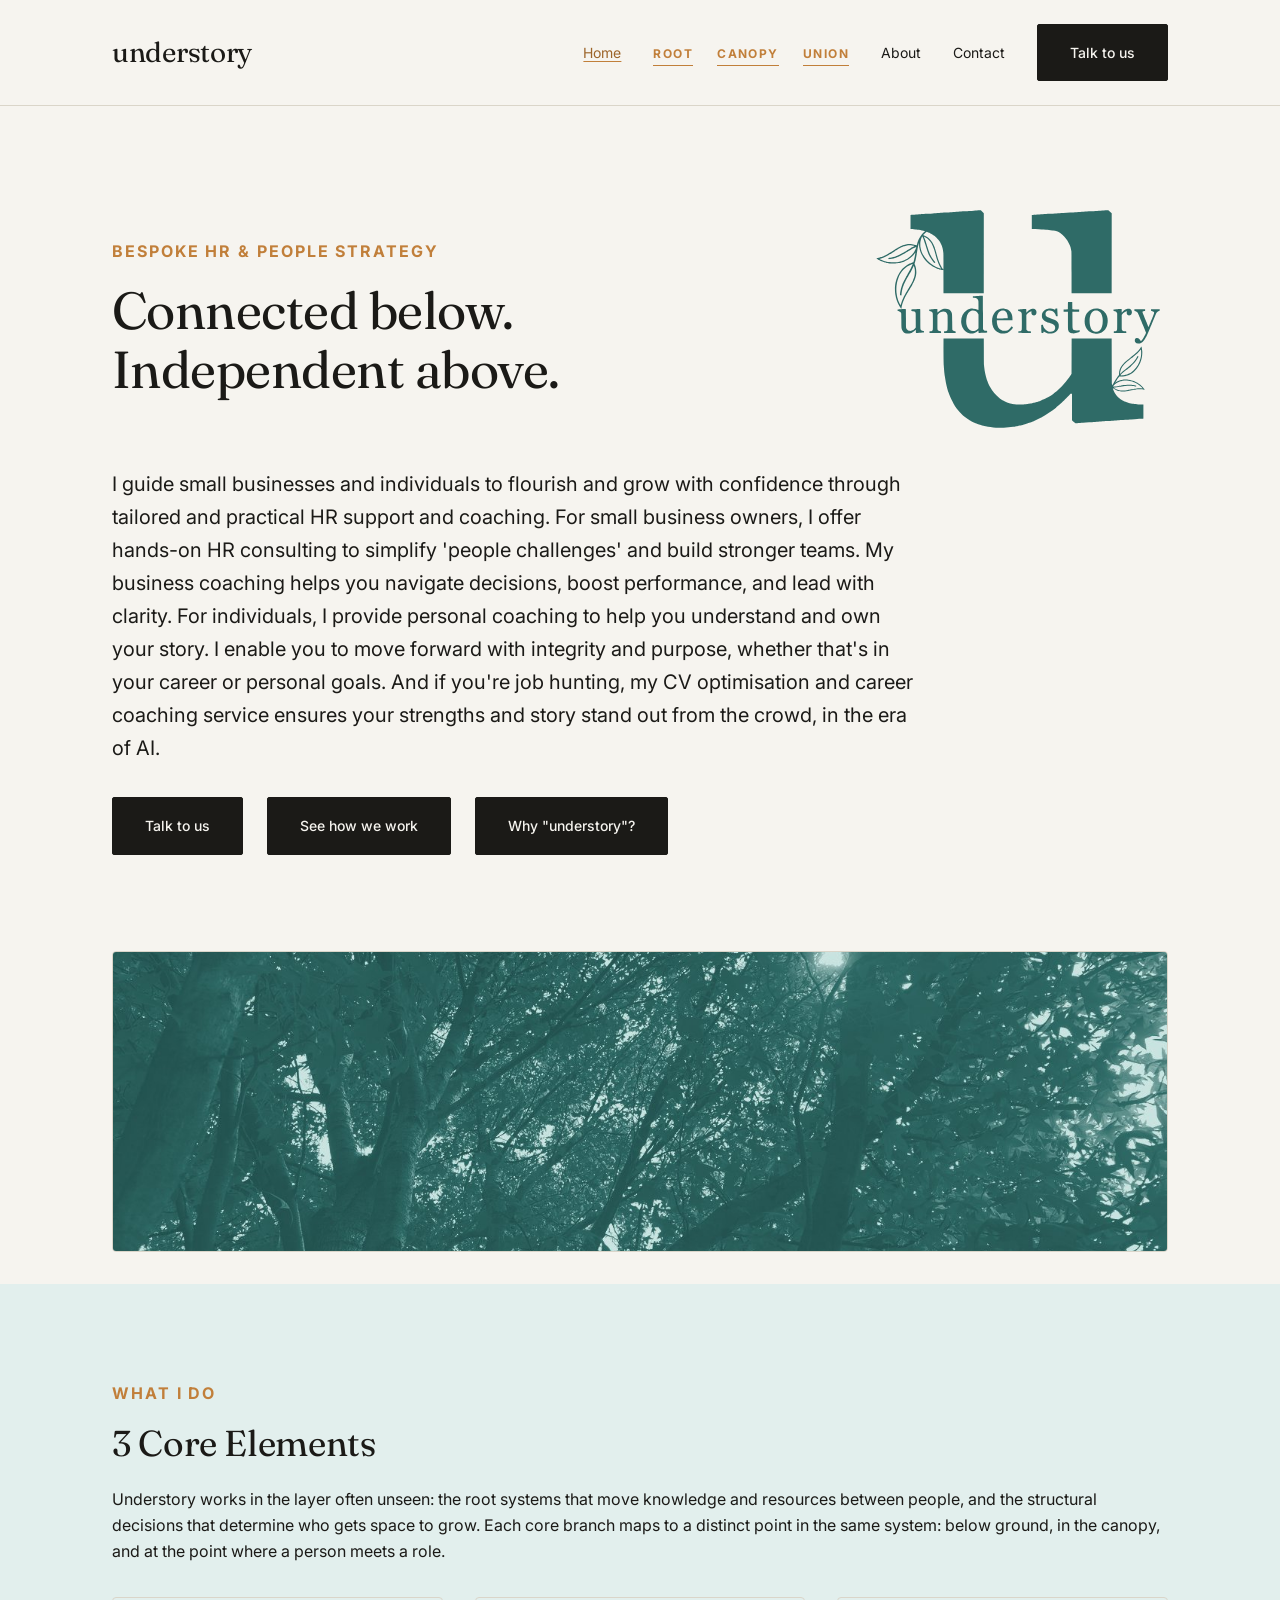
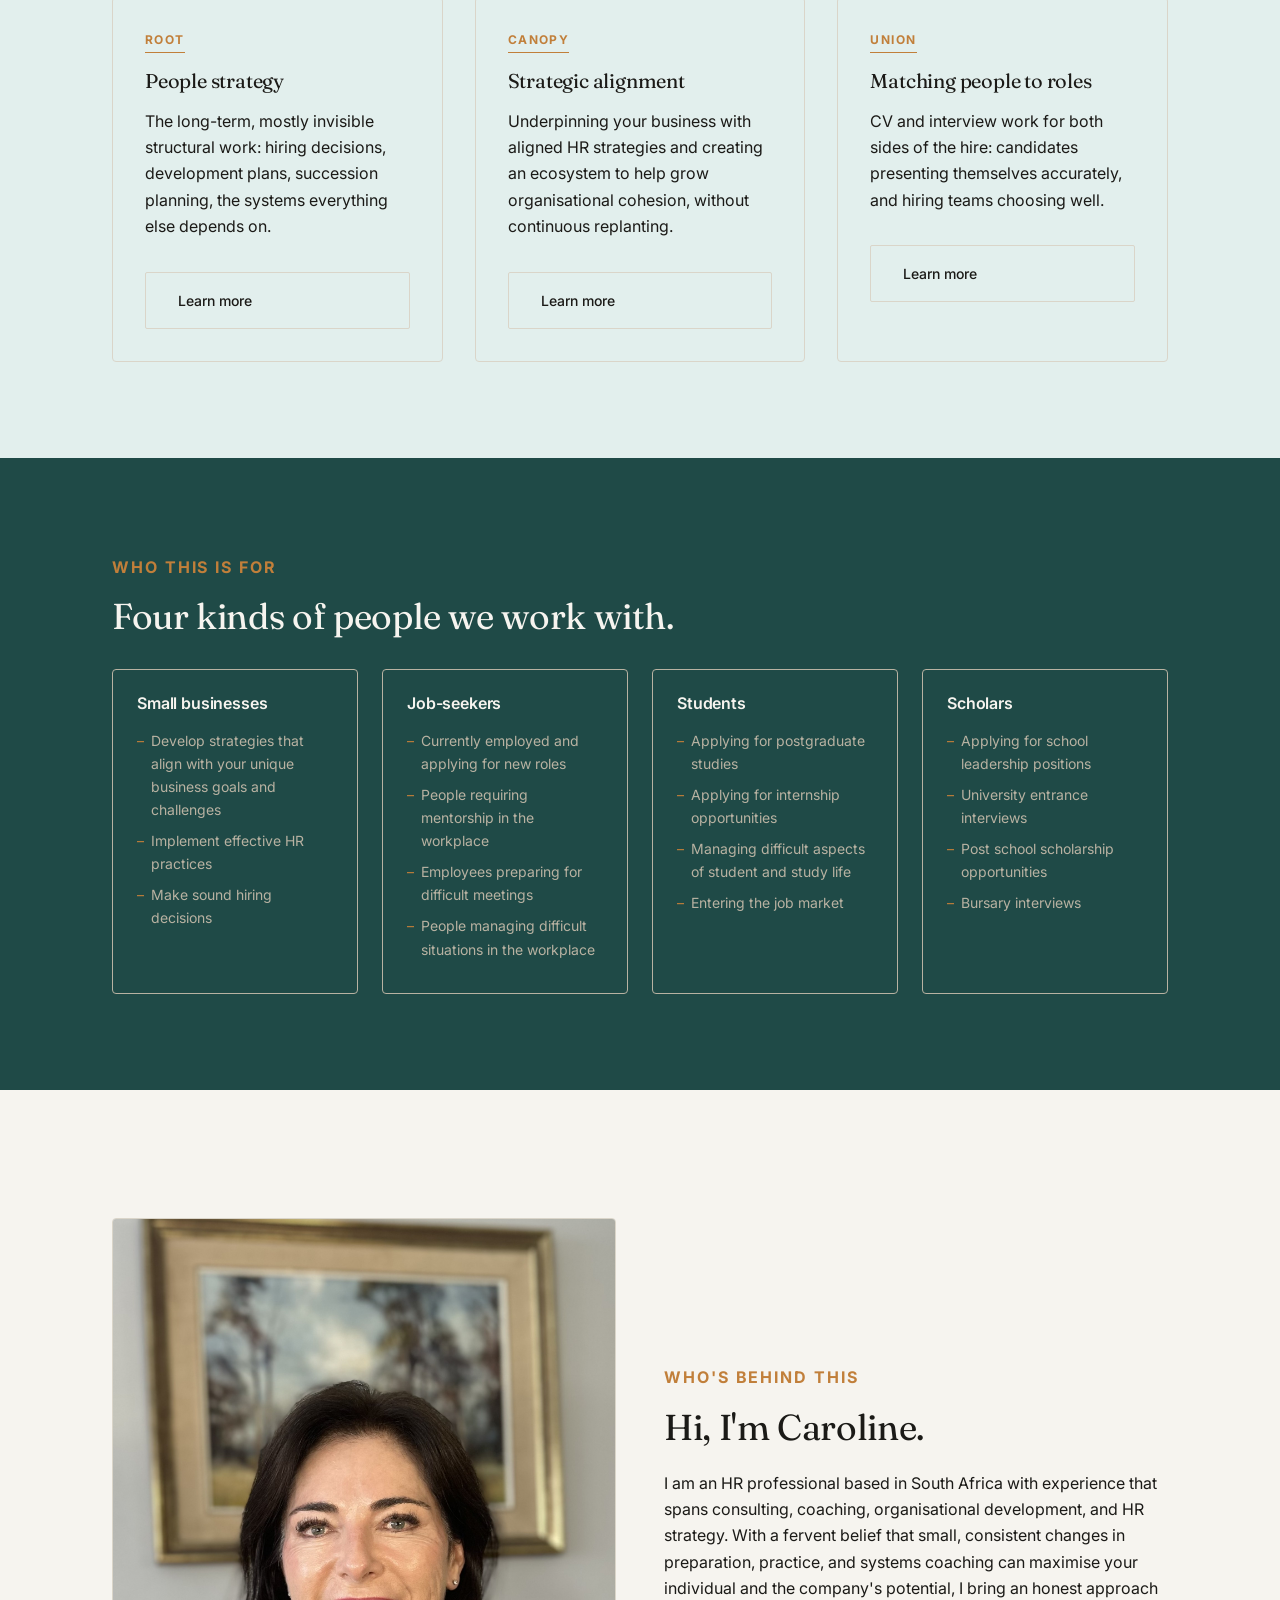
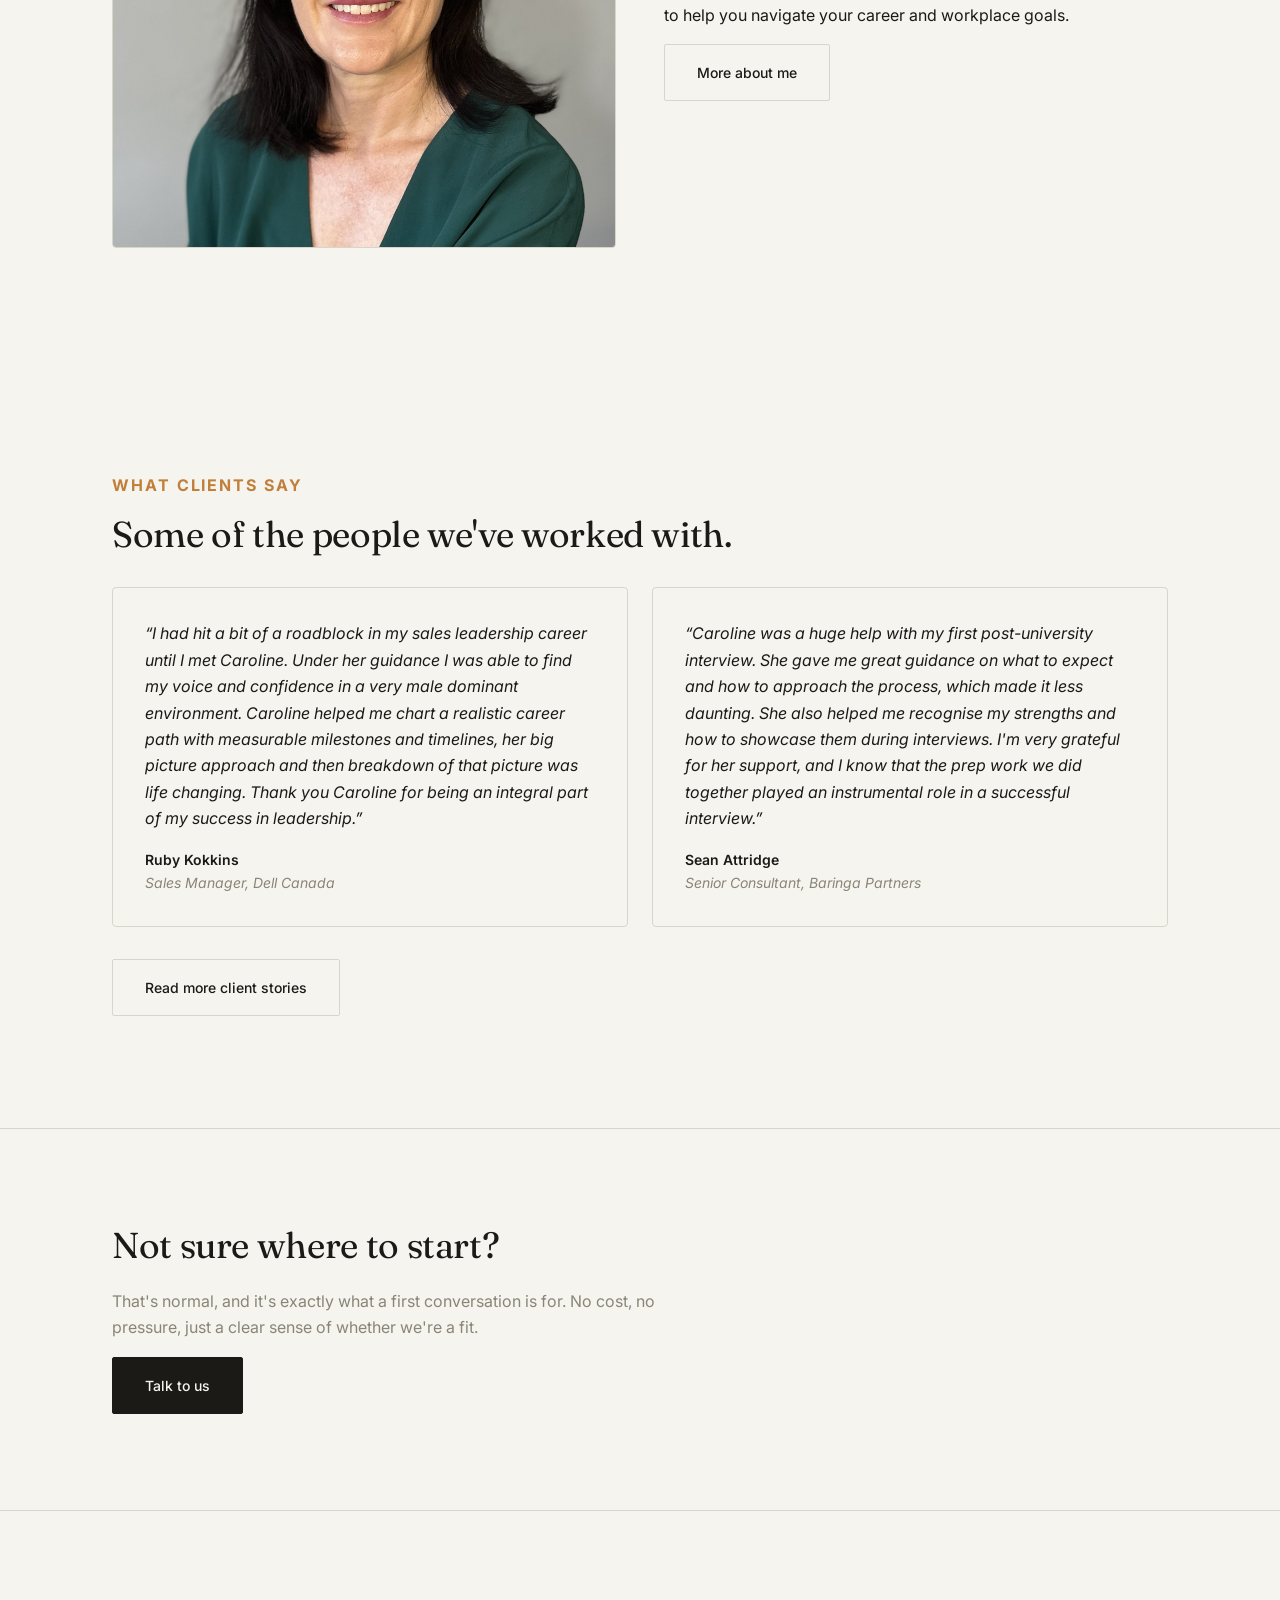
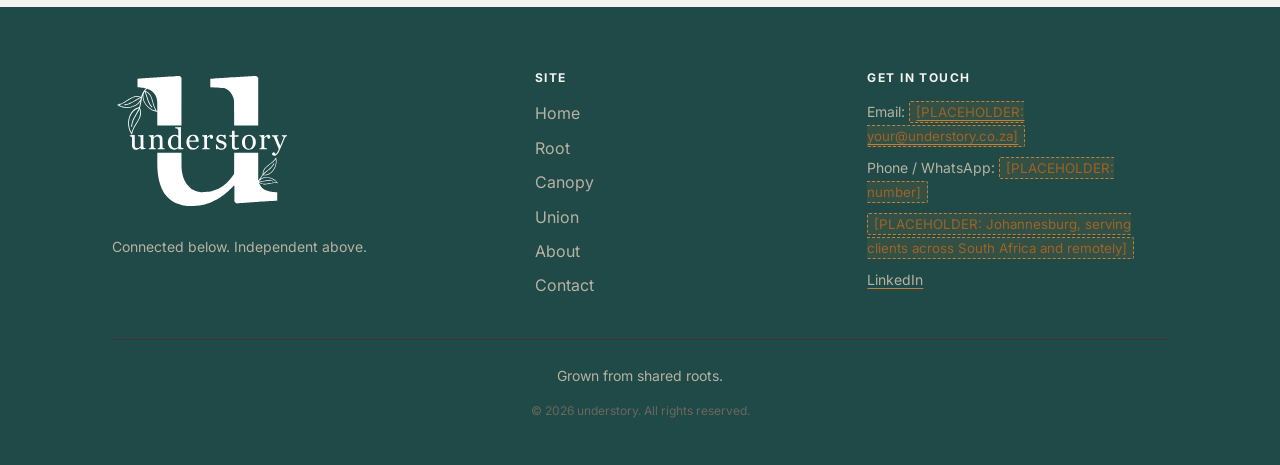
==== commit a4aaa1a8: "Changing first parts of page 1 according to Caro's notes" ====
--- a/index.html
+++ b/index.html
@@ -77,7 +77,7 @@
       </div>
       <img class="hero-mark" src="images/logo/understory-logo-teal.svg" width="1367" height="1124" alt="understory logo mark: a serif letter u with leaves">
     </div>
-    <p class="lead">I help small businesses and individuals grow with confidence through practical HR support and coaching. For small business owners, I offer hands-on HR consulting to simplify 'people challenges' and build stronger teams. My business coaching helps you navigate decisions, boost performance, and lead with clarity. For individuals, I provide personal coaching to help you move forward with purpose, whether that's in your career or personal goals. And if you're job hunting, my CV optimisation service ensures your strengths and story stand out from the crowd, in the era of AI.</p>
+    <p class="lead">I guide small businesses and individuals to flourish and grow with confidence through tailored and practical HR support and coaching. For small business owners, I offer hands-on HR consulting to simplify 'people challenges' and build stronger teams. My business coaching helps you navigate decisions, boost performance, and lead with clarity. For individuals, I provide personal coaching to help you understand and own your story. I enable you to move forward with integrity and purpose, whether that's in your career or personal goals. And if you're job hunting, my CV optimisation and career coaching service ensures your strengths and story stand out from the crowd, in the era of AI.</p>
     <div class="hero-actions">
       <a href="contact.html" class="btn-primary">Talk to us</a>
       <a href="services.html" class="btn-primary">See how we work</a>
@@ -97,9 +97,8 @@
   <section class="section-teal-tint" id="what-we-do">
     <div class="container">
       <span class="eyebrow">What I do</span>
-      <h2>Three parts of one system.</h2>
-      <p class="lead">Understory works in the layer most firms don't see: the root systems that move knowledge and resources between people, and the structural decisions that determine who gets space to grow. One parent practice, three service lines, each mapping to a distinct point in the same system: below ground, in the canopy, and at the point where a person meets a role.</p>
-
+      <h2>3 Core Elements</h2>
+      <p class="lead">Understory works in the layer often unseen: the root systems that move knowledge and resources between people, and the structural decisions that determine who gets space to grow. Each core branch maps to a distinct point in the same system: below ground, in the canopy, and at the point where a person meets a role.</p>
       <div class="service-grid">
         <article class="service-card">
           <a href="services.html#root" class="service-label">Root</a>
@@ -109,8 +108,8 @@
         </article>
         <article class="service-card">
           <a href="services.html#canopy" class="service-label">Canopy</a>
-          <h3>Strategic resource management</h3>
-          <p>Deciding where scarce resources (time, budget, leadership attention, room to grow) get allocated across your organisation and your people.</p>
+          <h3>Strategic alignment</h3>
+          <p>Underpinning your business with aligned HR strategies and creating an ecosystem to help grow organisational cohesion, without continuous replanting.</p>
           <a href="services.html#canopy" class="btn-secondary">Learn more</a>
         </article>
         <article class="service-card">
--- a/styles.css
+++ b/styles.css
@@ -13,8 +13,8 @@
   --color-accent: #C17F3A;
   --color-accent-dark: #9C6429;
   --color-teal: #2F6B67;       /* secondary accent: passes AA for body text on paper (~5.5:1), unlike amber */
-  --color-teal-dark: #1F4A47;
-  --color-teal-deep: #142523;  /* near-ink: used for dark section backgrounds */
+  --color-teal-dark: #326E63;
+  --color-teal-deep: #1F4A47;  /* near-ink: used for dark section backgrounds */ 
   --color-teal-light: #C9E4E0; /* pale teal: photo highlight tone */
   --color-teal-tint: #E2EFED;  /* very pale teal wash: light section backgrounds */
   --color-line: #DAD5C9;
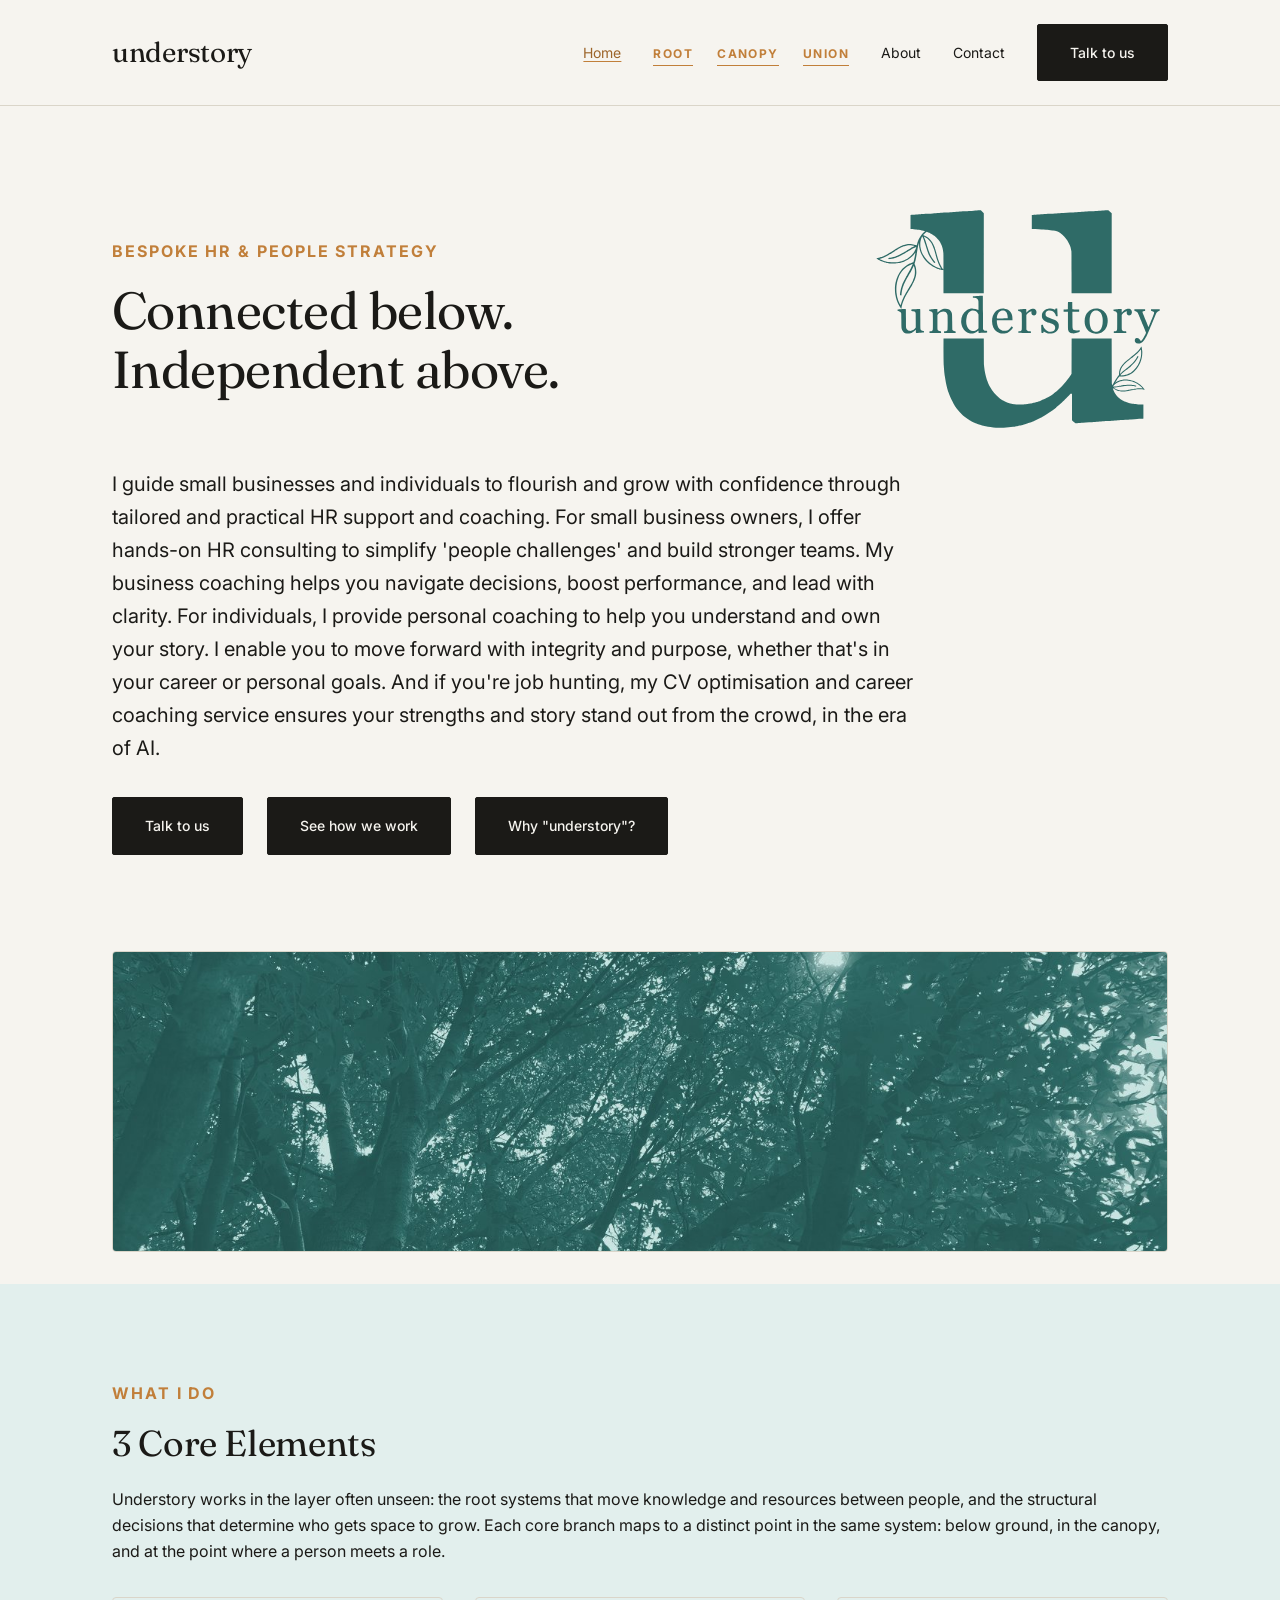
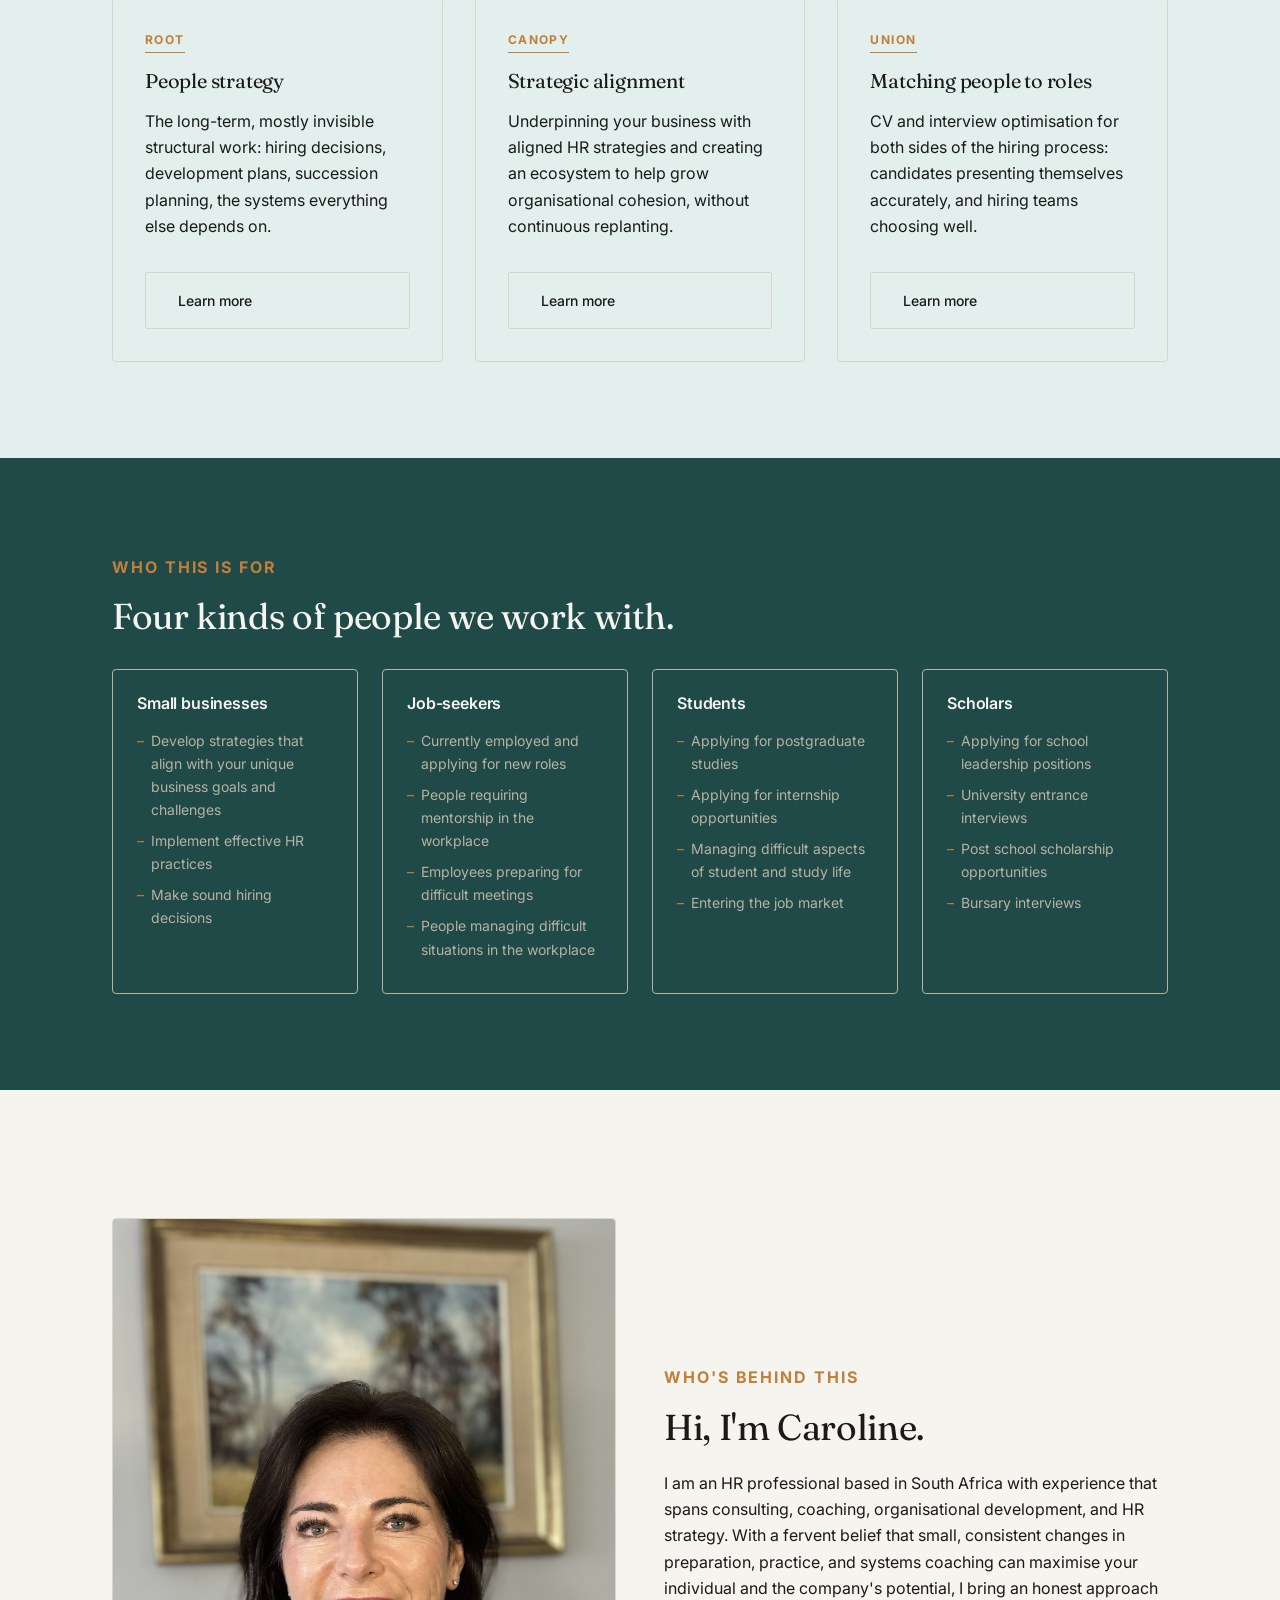
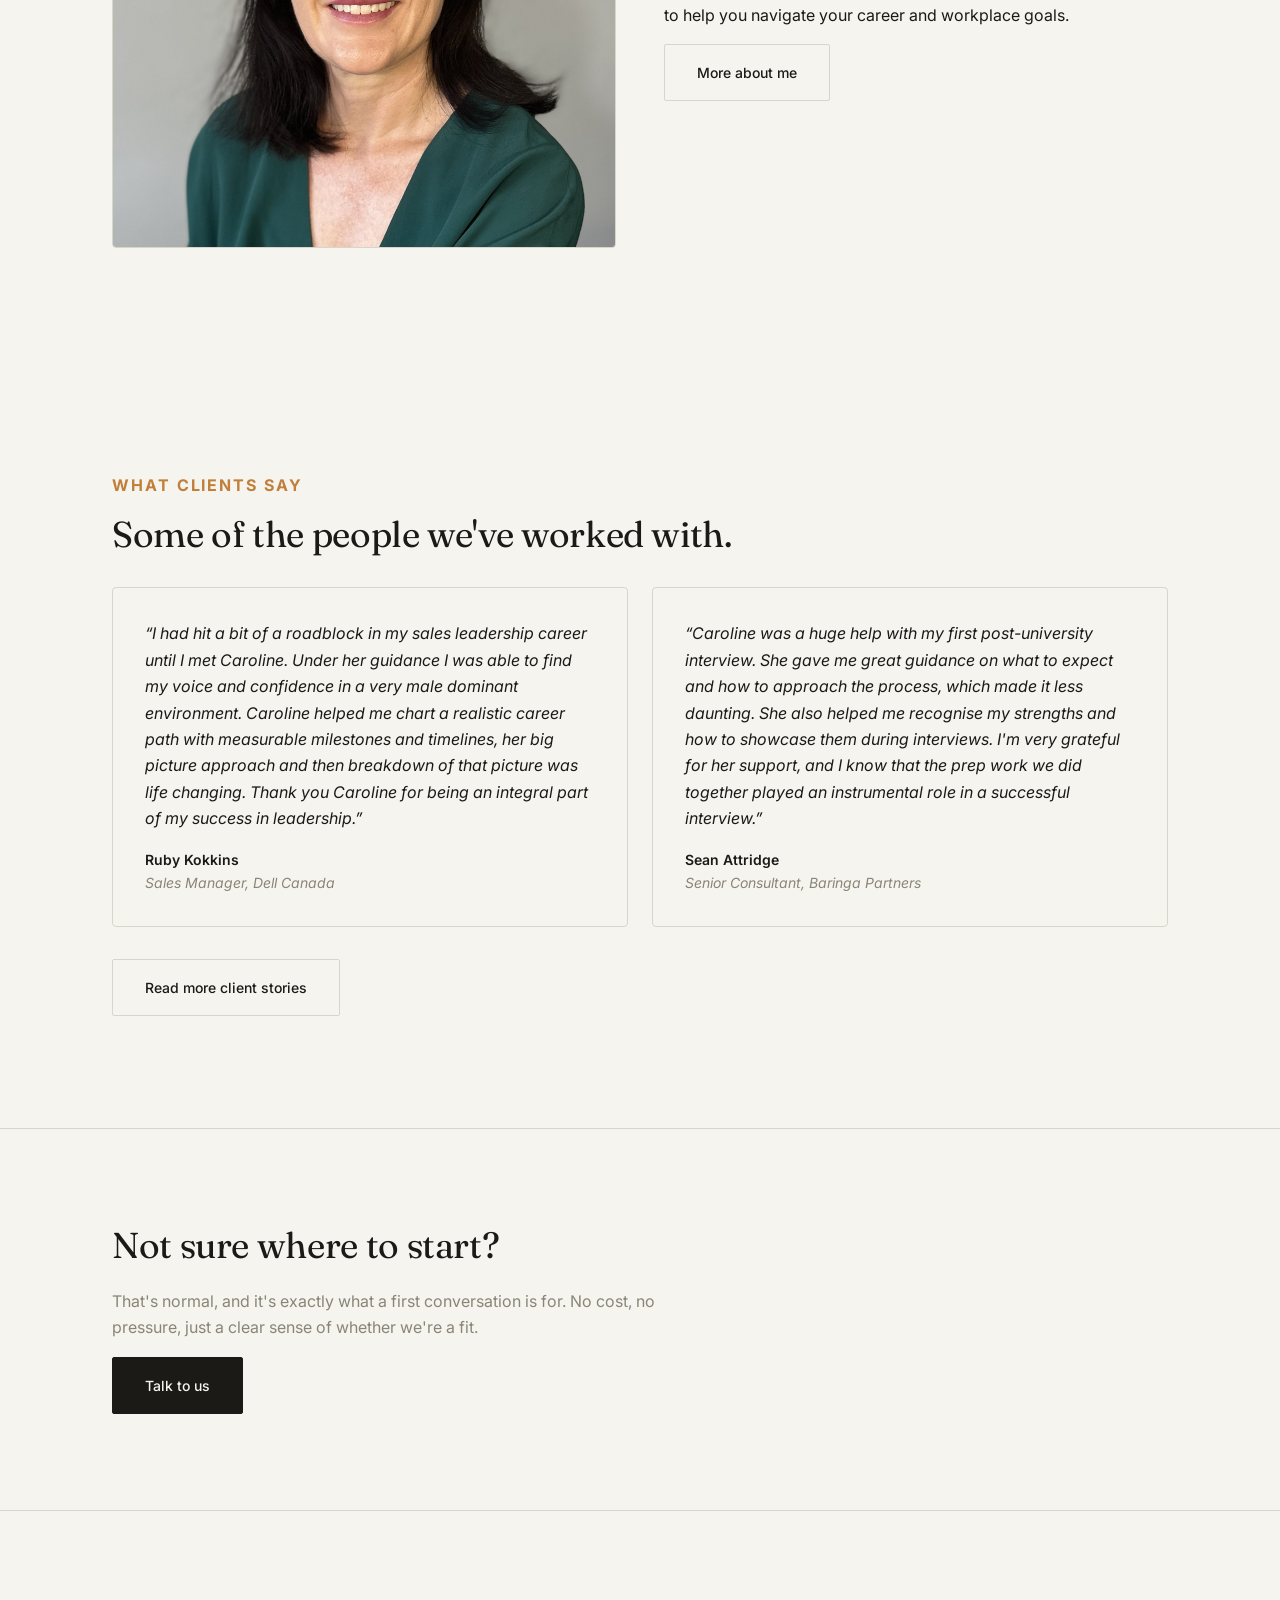
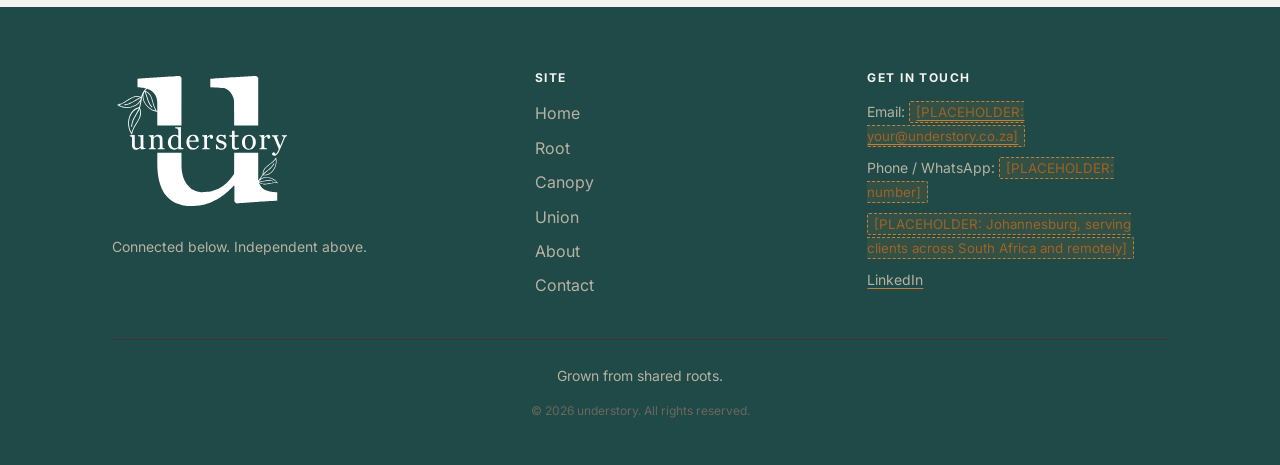
==== commit 156b9bb3: "Update cv text box" ====
--- a/index.html
+++ b/index.html
@@ -115,7 +115,7 @@
         <article class="service-card">
           <a href="services.html#union" class="service-label">Union</a>
           <h3>Matching people to roles</h3>
-          <p>CV and interview work for both sides of the hire: candidates presenting themselves accurately, and hiring teams choosing well.</p>
+          <p>CV and interview optimisation for both sides of the hiring process: candidates presenting themselves accurately, and hiring teams choosing well.</p>
           <a href="services.html#union" class="btn-secondary">Learn more</a>
         </article>
       </div>
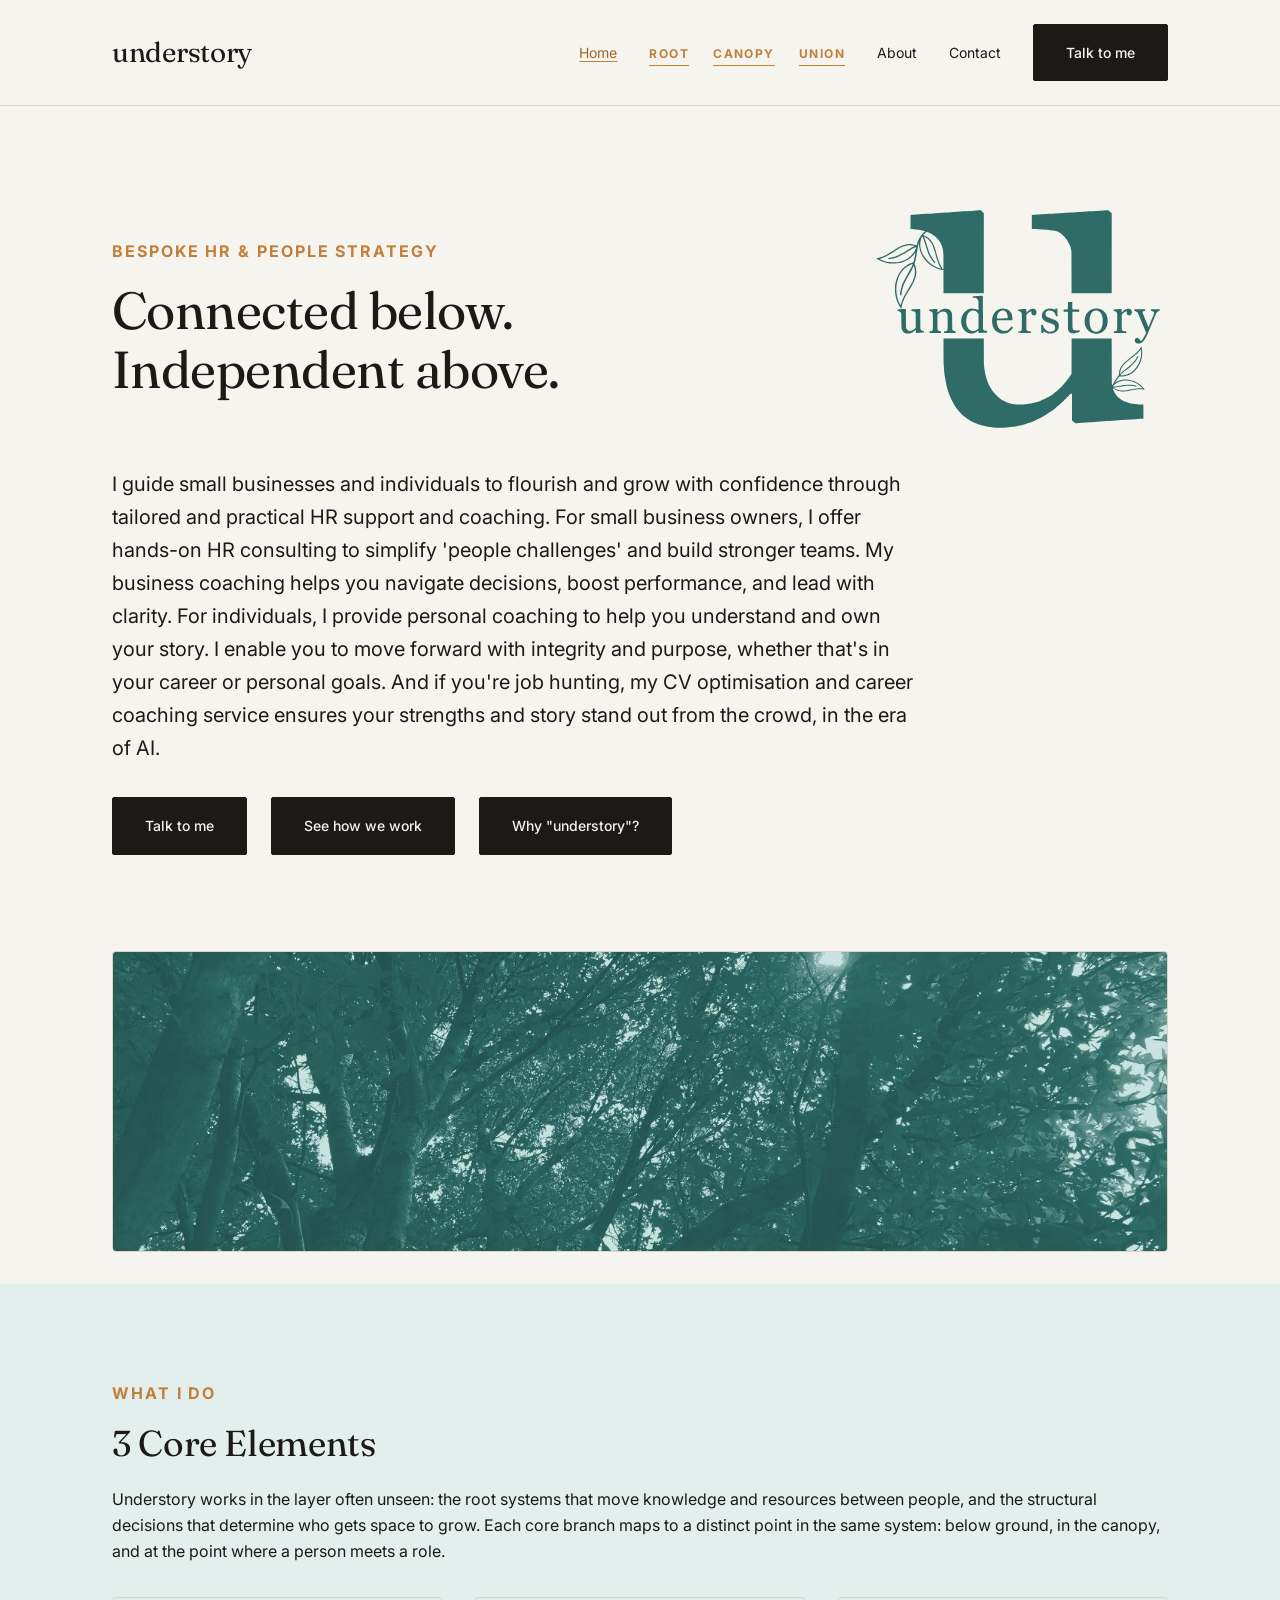
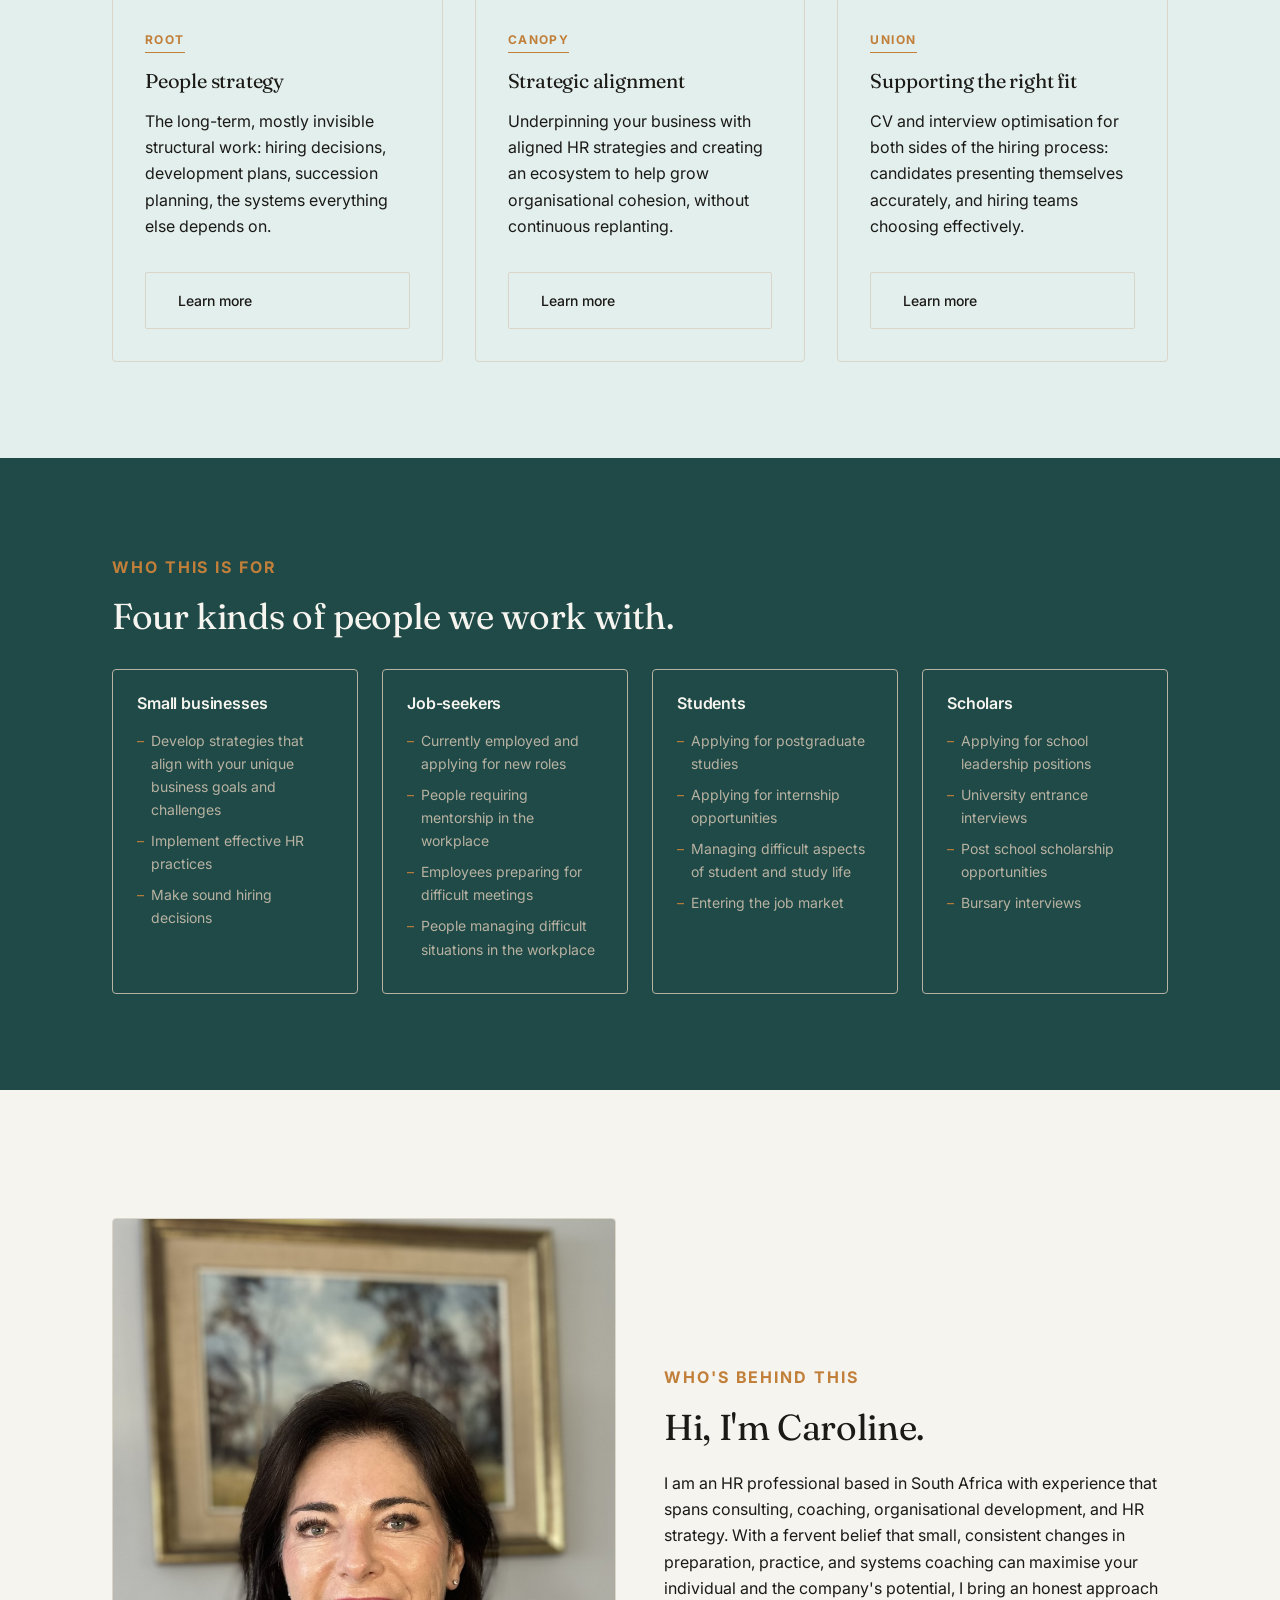
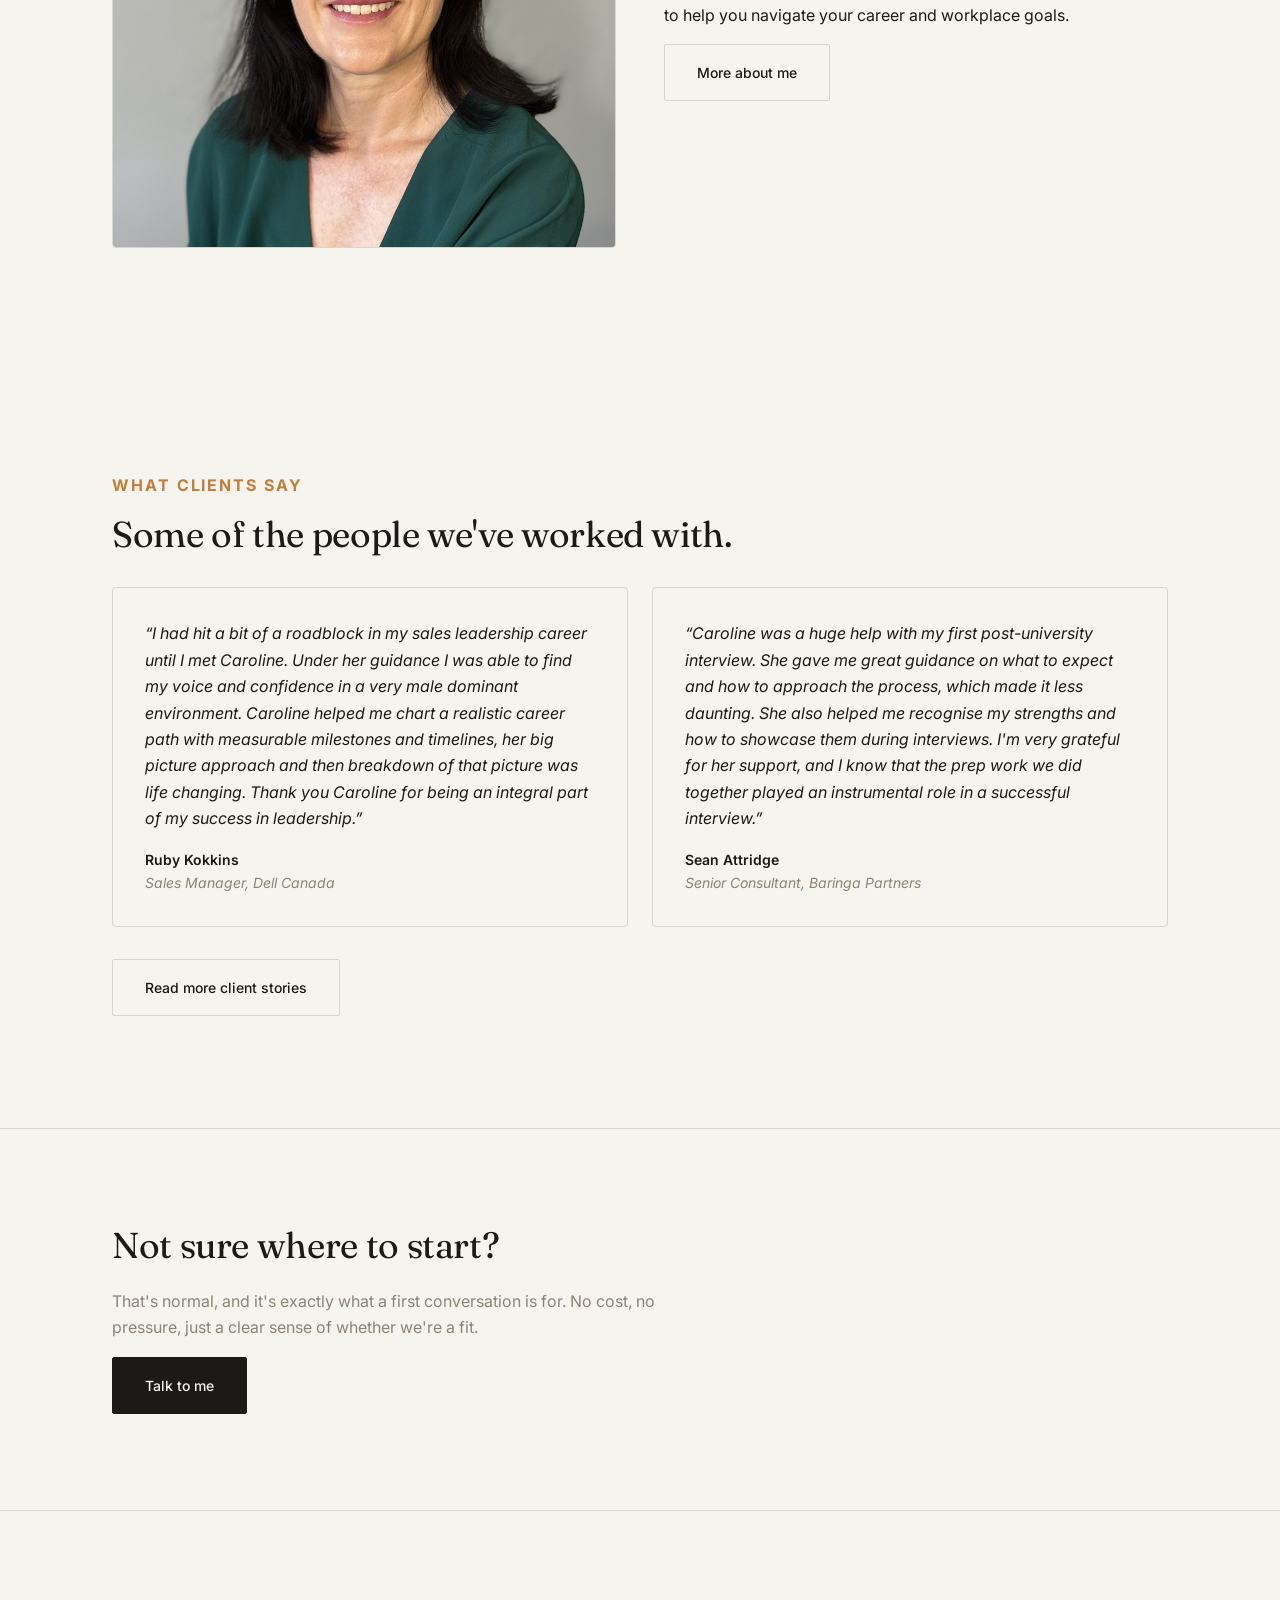
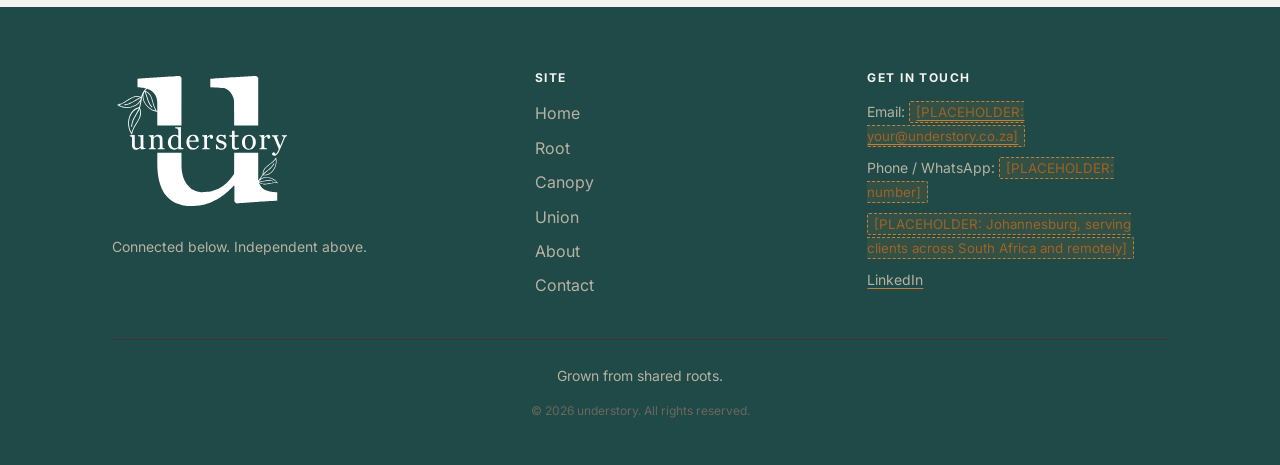
==== commit c1877bc7: "Text an dbutton changes" ====
--- a/index.html
+++ b/index.html
@@ -58,7 +58,7 @@
         <li><a href="about.html">About</a></li>
         <li><a href="contact.html">Contact</a></li>
       </ul>
-      <div class="nav-cta"><a href="contact.html" class="btn-primary">Talk to us</a></div>
+      <div class="nav-cta"><a href="contact.html" class="btn-primary">Talk to me</a></div>
     </nav>
     <button class="nav-toggle" aria-label="Toggle navigation menu" aria-expanded="false">
       <span></span><span></span><span></span>
@@ -79,7 +79,7 @@
     </div>
     <p class="lead">I guide small businesses and individuals to flourish and grow with confidence through tailored and practical HR support and coaching. For small business owners, I offer hands-on HR consulting to simplify 'people challenges' and build stronger teams. My business coaching helps you navigate decisions, boost performance, and lead with clarity. For individuals, I provide personal coaching to help you understand and own your story. I enable you to move forward with integrity and purpose, whether that's in your career or personal goals. And if you're job hunting, my CV optimisation and career coaching service ensures your strengths and story stand out from the crowd, in the era of AI.</p>
     <div class="hero-actions">
-      <a href="contact.html" class="btn-primary">Talk to us</a>
+      <a href="contact.html" class="btn-primary">Talk to me</a>
       <a href="services.html" class="btn-primary">See how we work</a>
       <a href="about.html#philosophy" class="btn-primary">Why "understory"?</a>
     </div>
@@ -114,8 +114,8 @@
         </article>
         <article class="service-card">
           <a href="services.html#union" class="service-label">Union</a>
-          <h3>Matching people to roles</h3>
-          <p>CV and interview optimisation for both sides of the hiring process: candidates presenting themselves accurately, and hiring teams choosing well.</p>
+          <h3>Supporting the right fit</h3>
+          <p>CV and interview optimisation for both sides of the hiring process: candidates presenting themselves accurately, and hiring teams choosing effectively.</p>
           <a href="services.html#union" class="btn-secondary">Learn more</a>
         </article>
       </div>
@@ -212,7 +212,7 @@
     <div class="container">
       <h2>Not sure where to start?</h2>
       <p>That's normal, and it's exactly what a first conversation is for. No cost, no pressure, just a clear sense of whether we're a fit.</p>
-      <a href="contact.html" class="btn-primary">Talk to us</a>
+      <a href="contact.html" class="btn-primary">Talk to me</a>
     </div>
   </section>
 
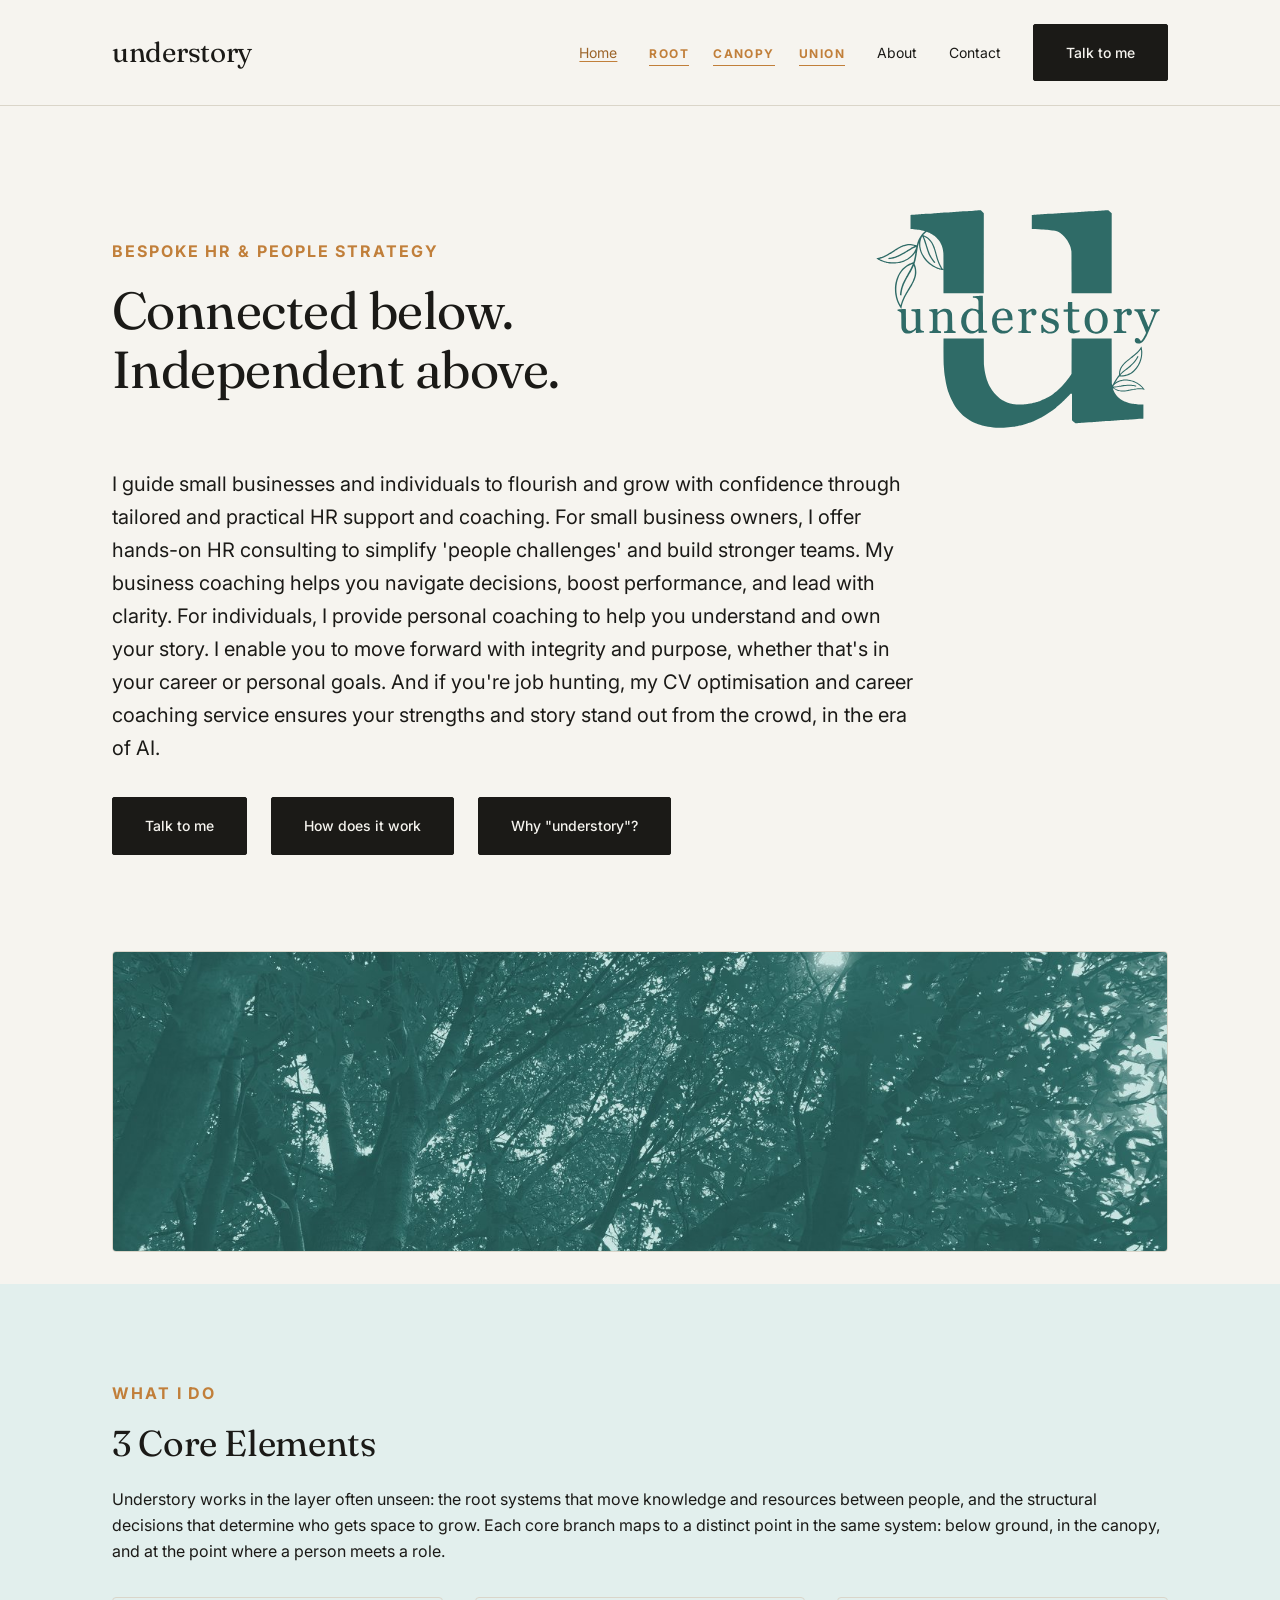
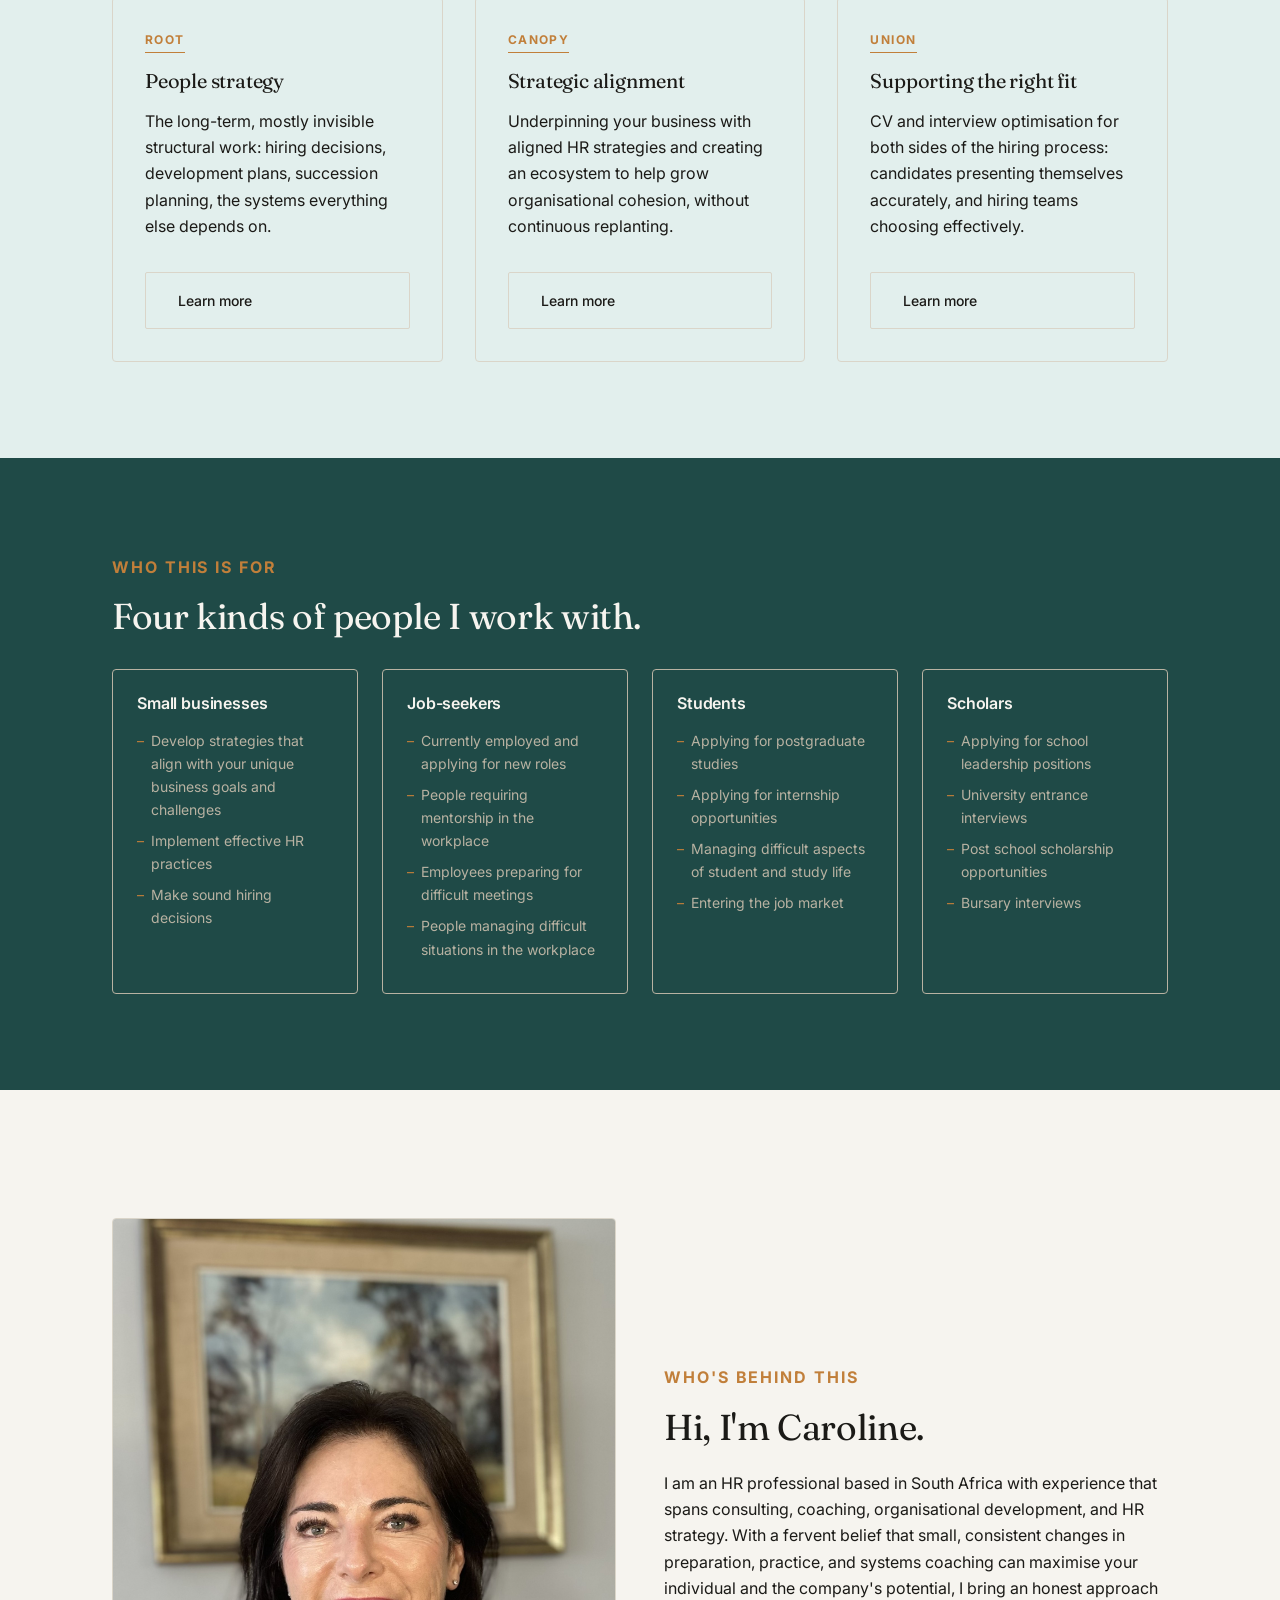
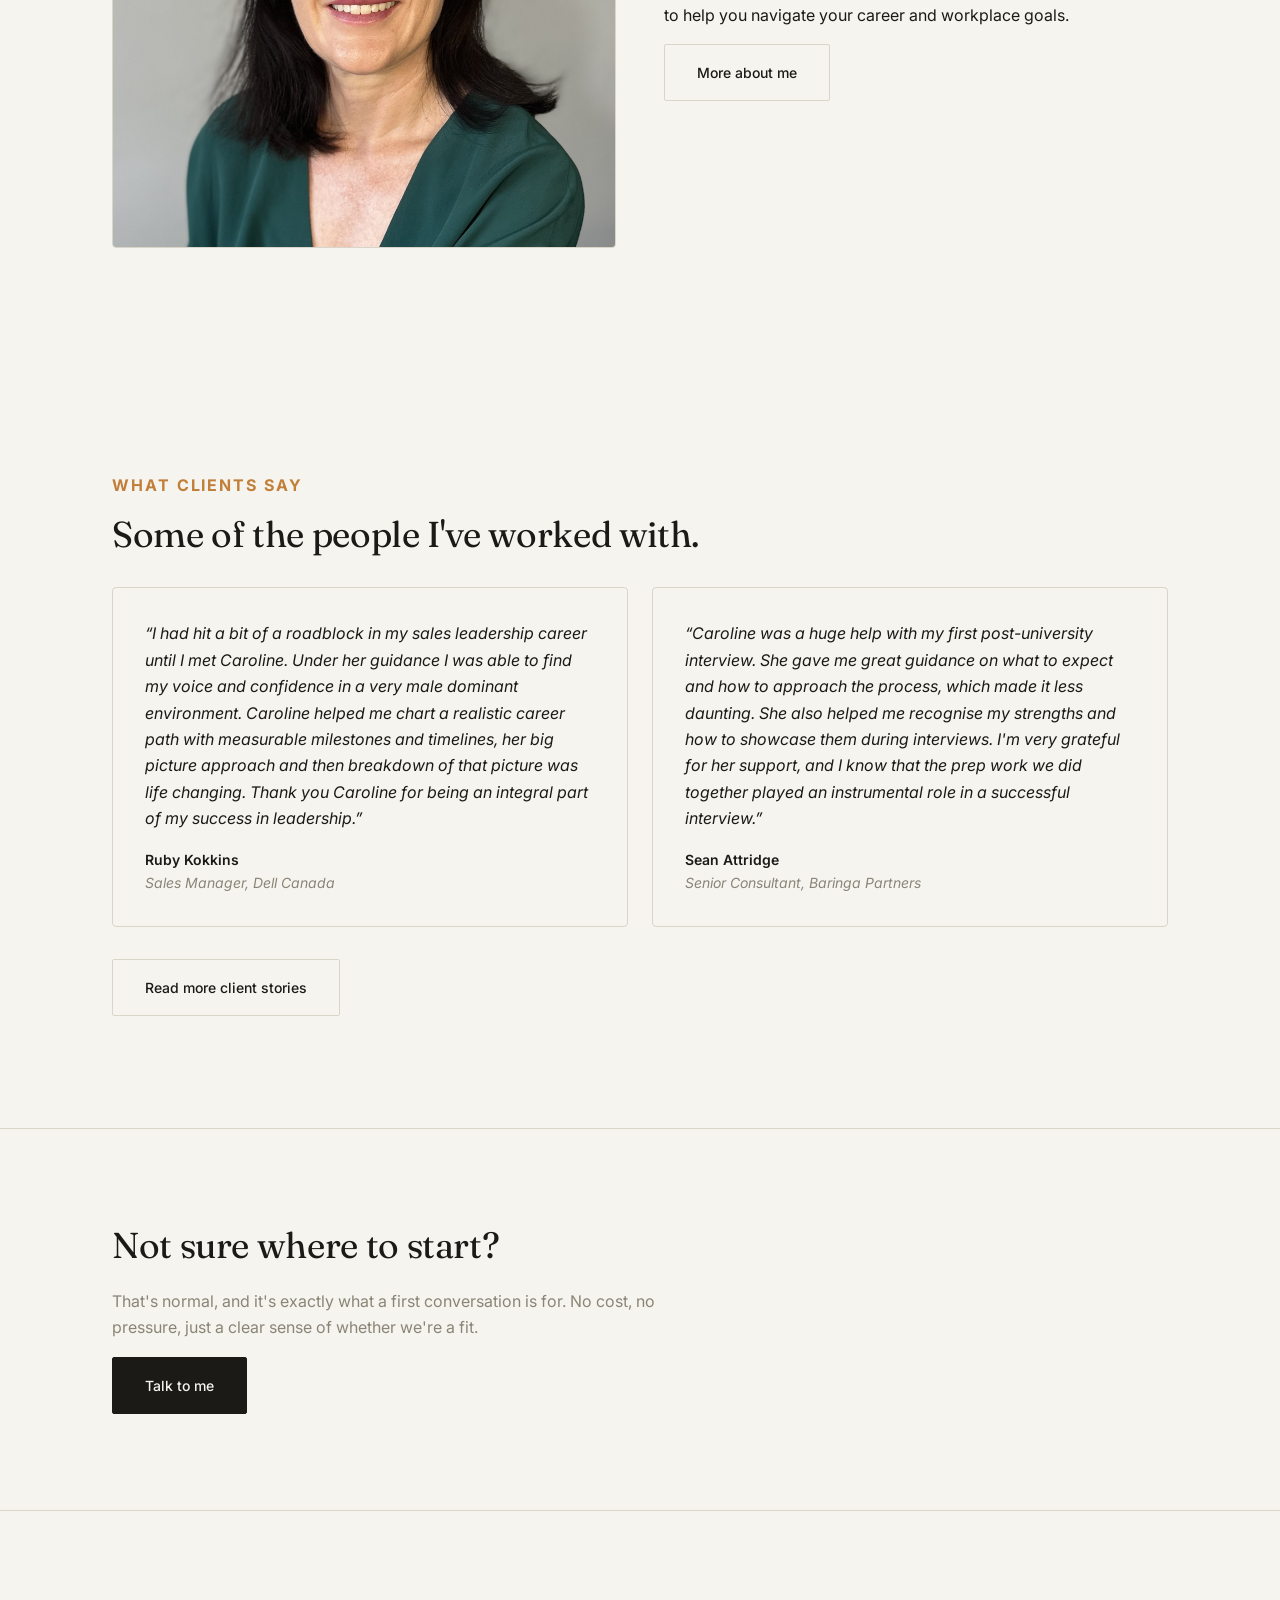
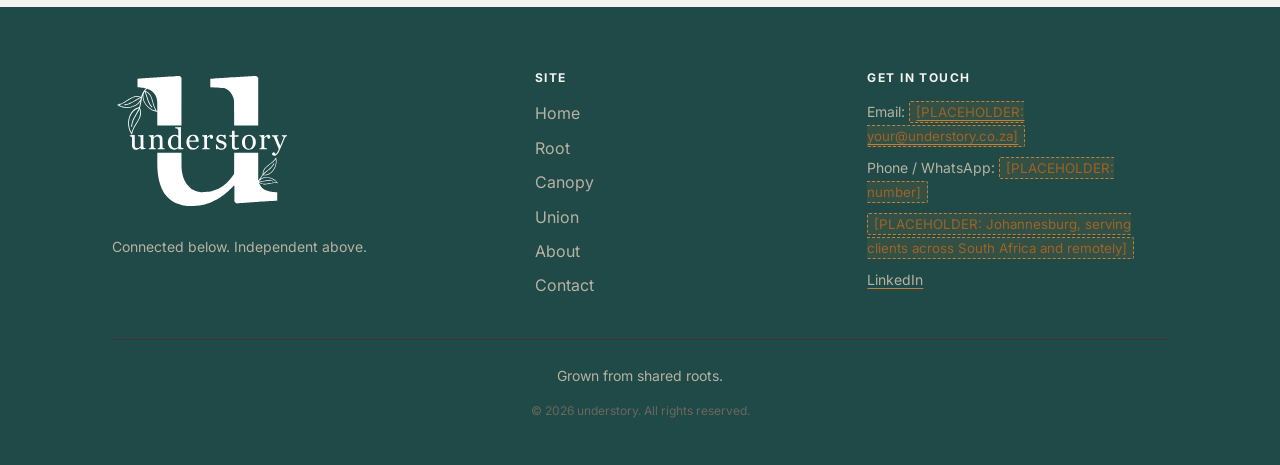
==== commit 97a630a9: "We->I/me" ====
--- a/index.html
+++ b/index.html
@@ -80,7 +80,7 @@
     <p class="lead">I guide small businesses and individuals to flourish and grow with confidence through tailored and practical HR support and coaching. For small business owners, I offer hands-on HR consulting to simplify 'people challenges' and build stronger teams. My business coaching helps you navigate decisions, boost performance, and lead with clarity. For individuals, I provide personal coaching to help you understand and own your story. I enable you to move forward with integrity and purpose, whether that's in your career or personal goals. And if you're job hunting, my CV optimisation and career coaching service ensures your strengths and story stand out from the crowd, in the era of AI.</p>
     <div class="hero-actions">
       <a href="contact.html" class="btn-primary">Talk to me</a>
-      <a href="services.html" class="btn-primary">See how we work</a>
+      <a href="services.html" class="btn-primary">How does it work</a>
       <a href="about.html#philosophy" class="btn-primary">Why "understory"?</a>
     </div>
   </section>
@@ -94,7 +94,7 @@
   </div>
 
   <!-- Service lines: Root / Canopy / Union -->
-  <section class="section-teal-tint" id="what-we-do">
+  <section class="section-teal-tint" id="what-i-do">
     <div class="container">
       <span class="eyebrow">What I do</span>
       <h2>3 Core Elements</h2>
@@ -127,7 +127,7 @@
     <div class="container">
       <div class="section-heading">
         <span class="eyebrow">Who this is for</span>
-        <h2>Four kinds of people we work with.</h2>
+        <h2>Four kinds of people I work with.</h2>
       </div>
       <div class="audience-grid">
         <article class="audience-card">
@@ -190,7 +190,7 @@
   <section class="container" id="home-testimonials">
     <div class="section-heading">
       <span class="eyebrow">What clients say</span>
-      <h2>Some of the people we've worked with.</h2>
+      <h2>Some of the people I've worked with.</h2>
     </div>
     <div class="testimonial-grid">
       <blockquote class="testimonial-card">
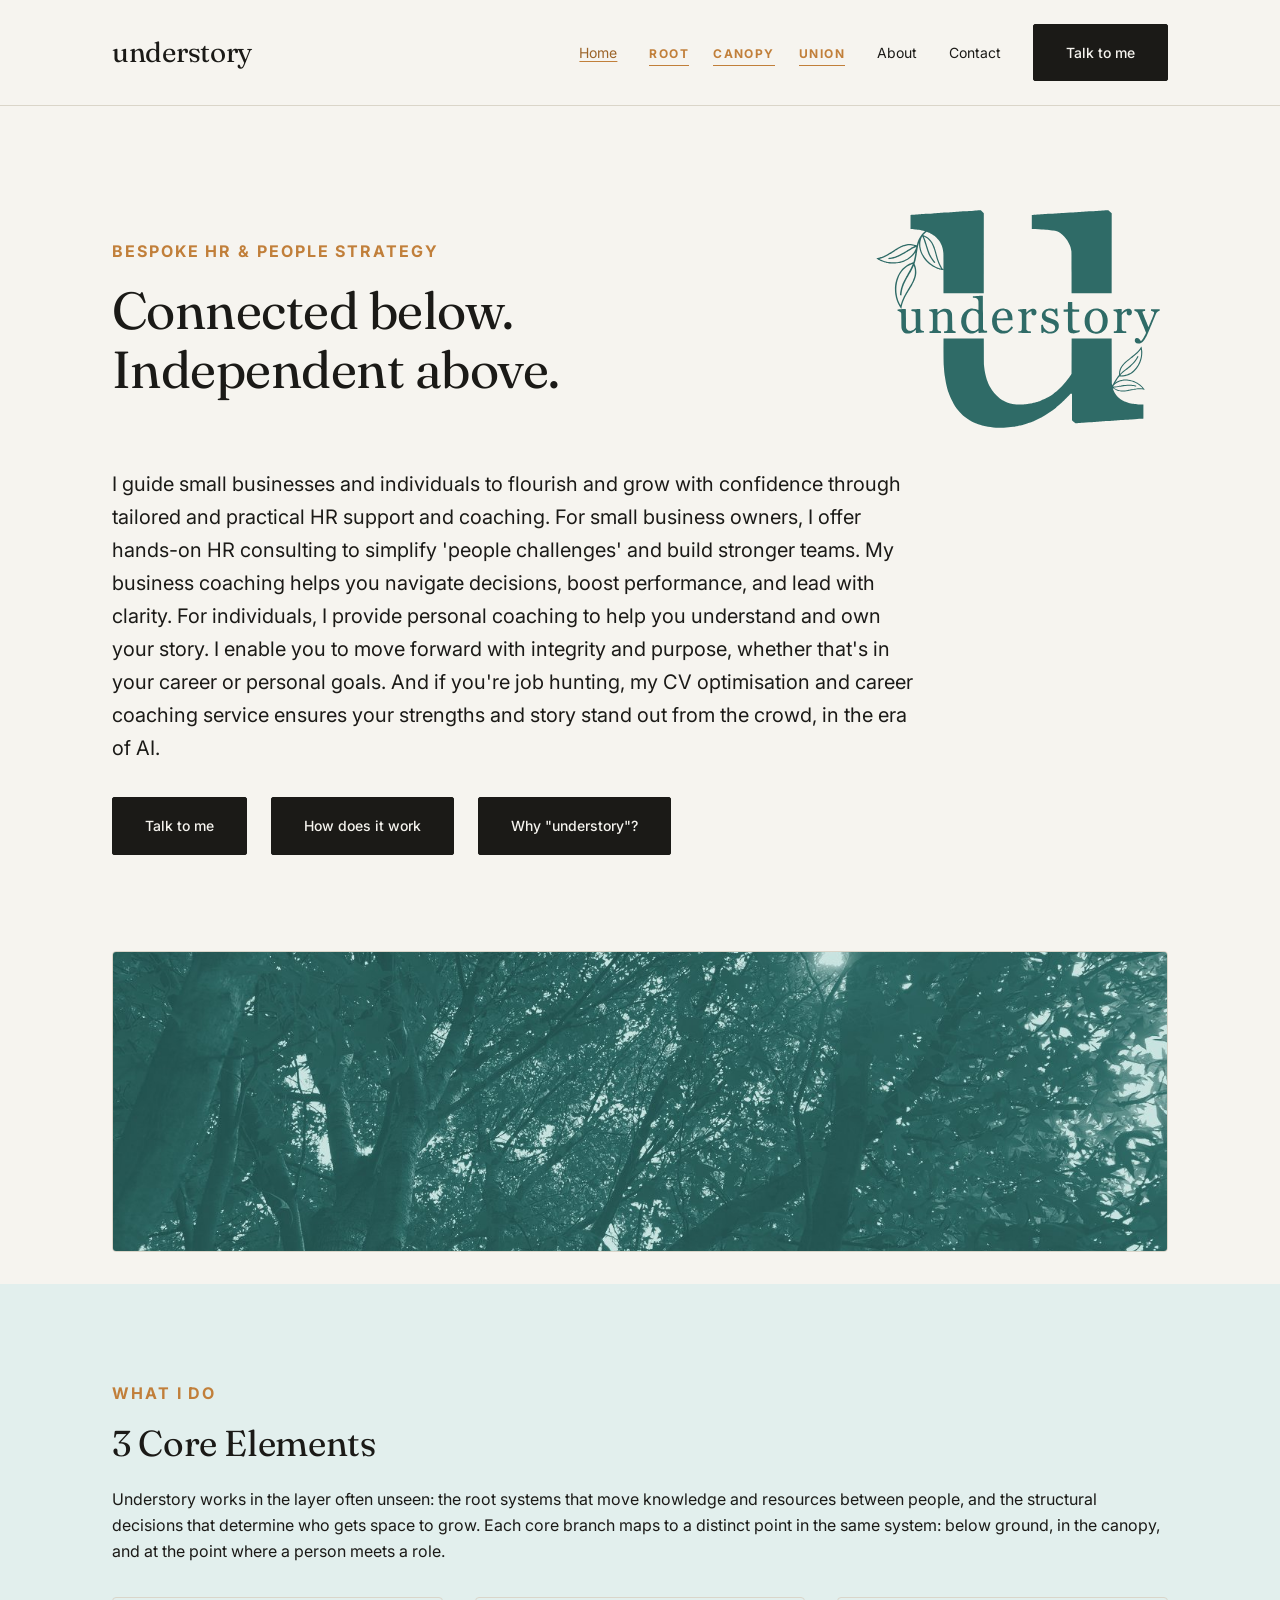
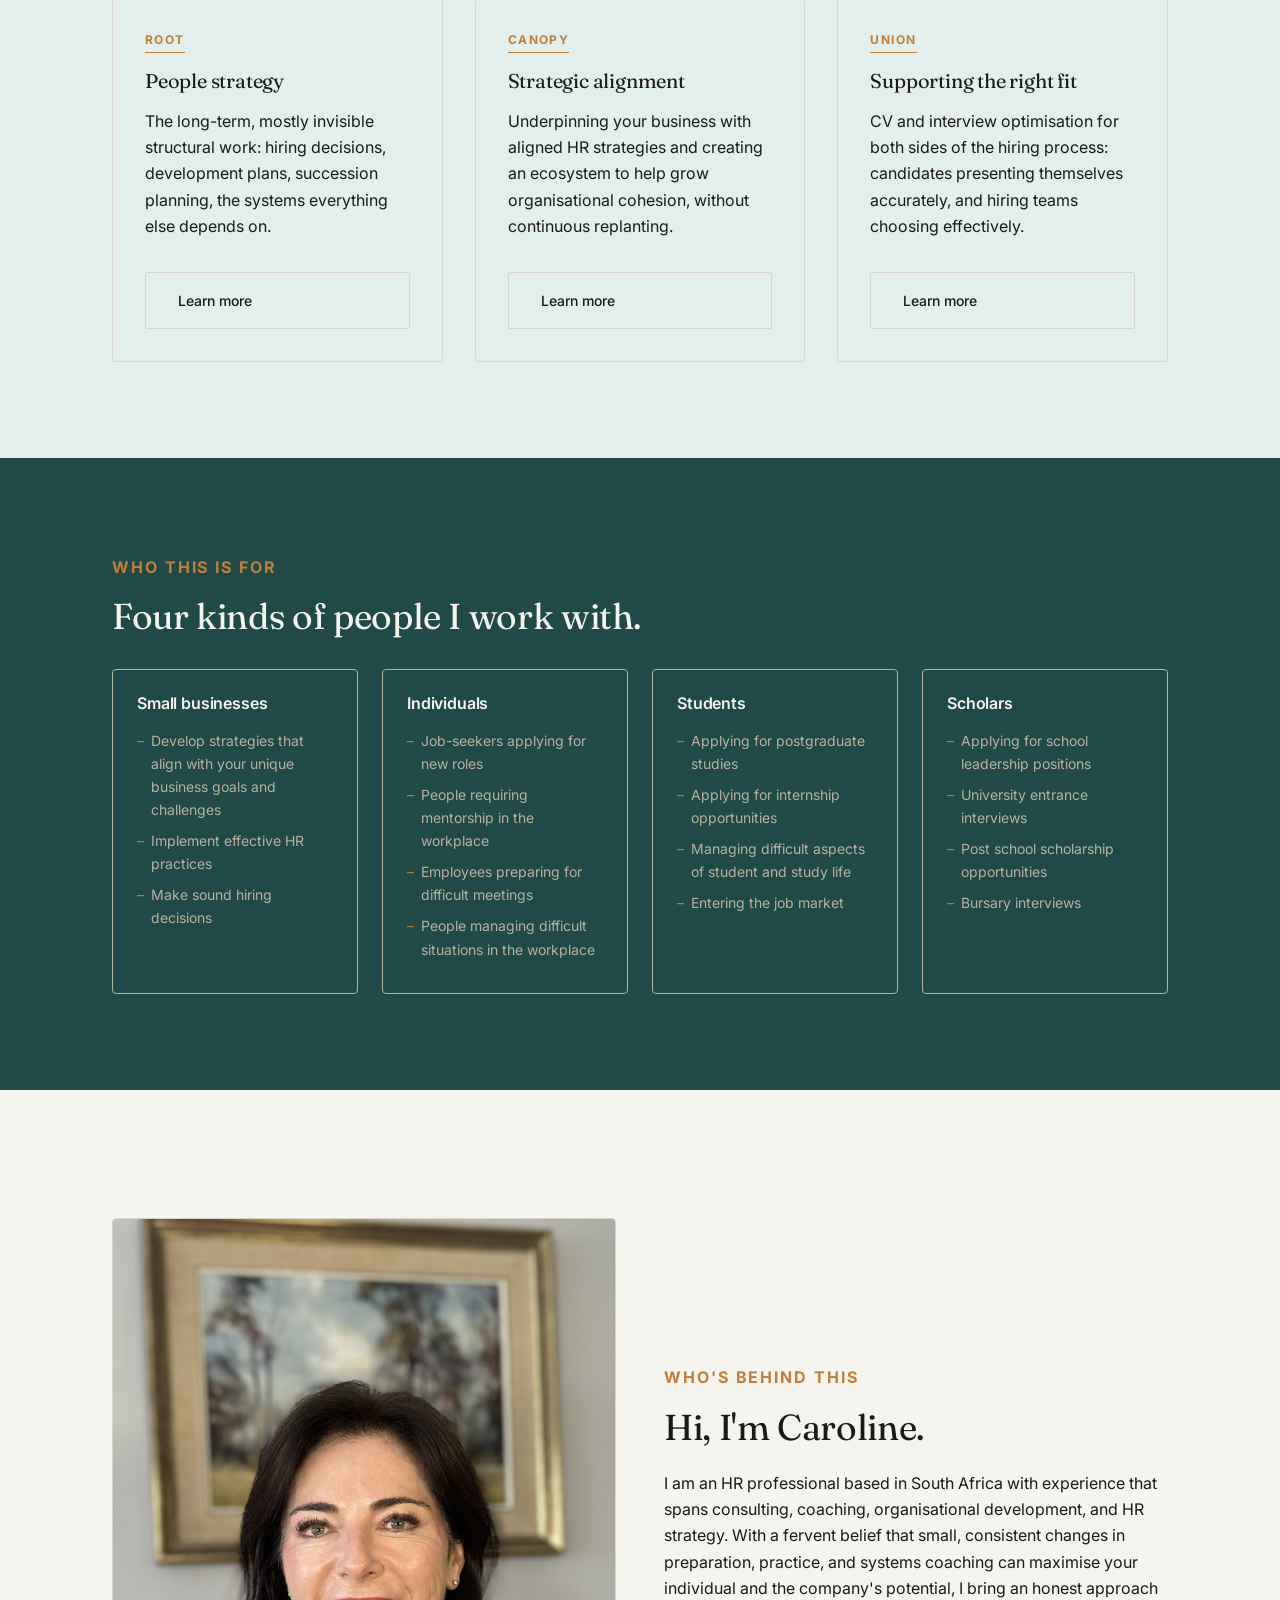
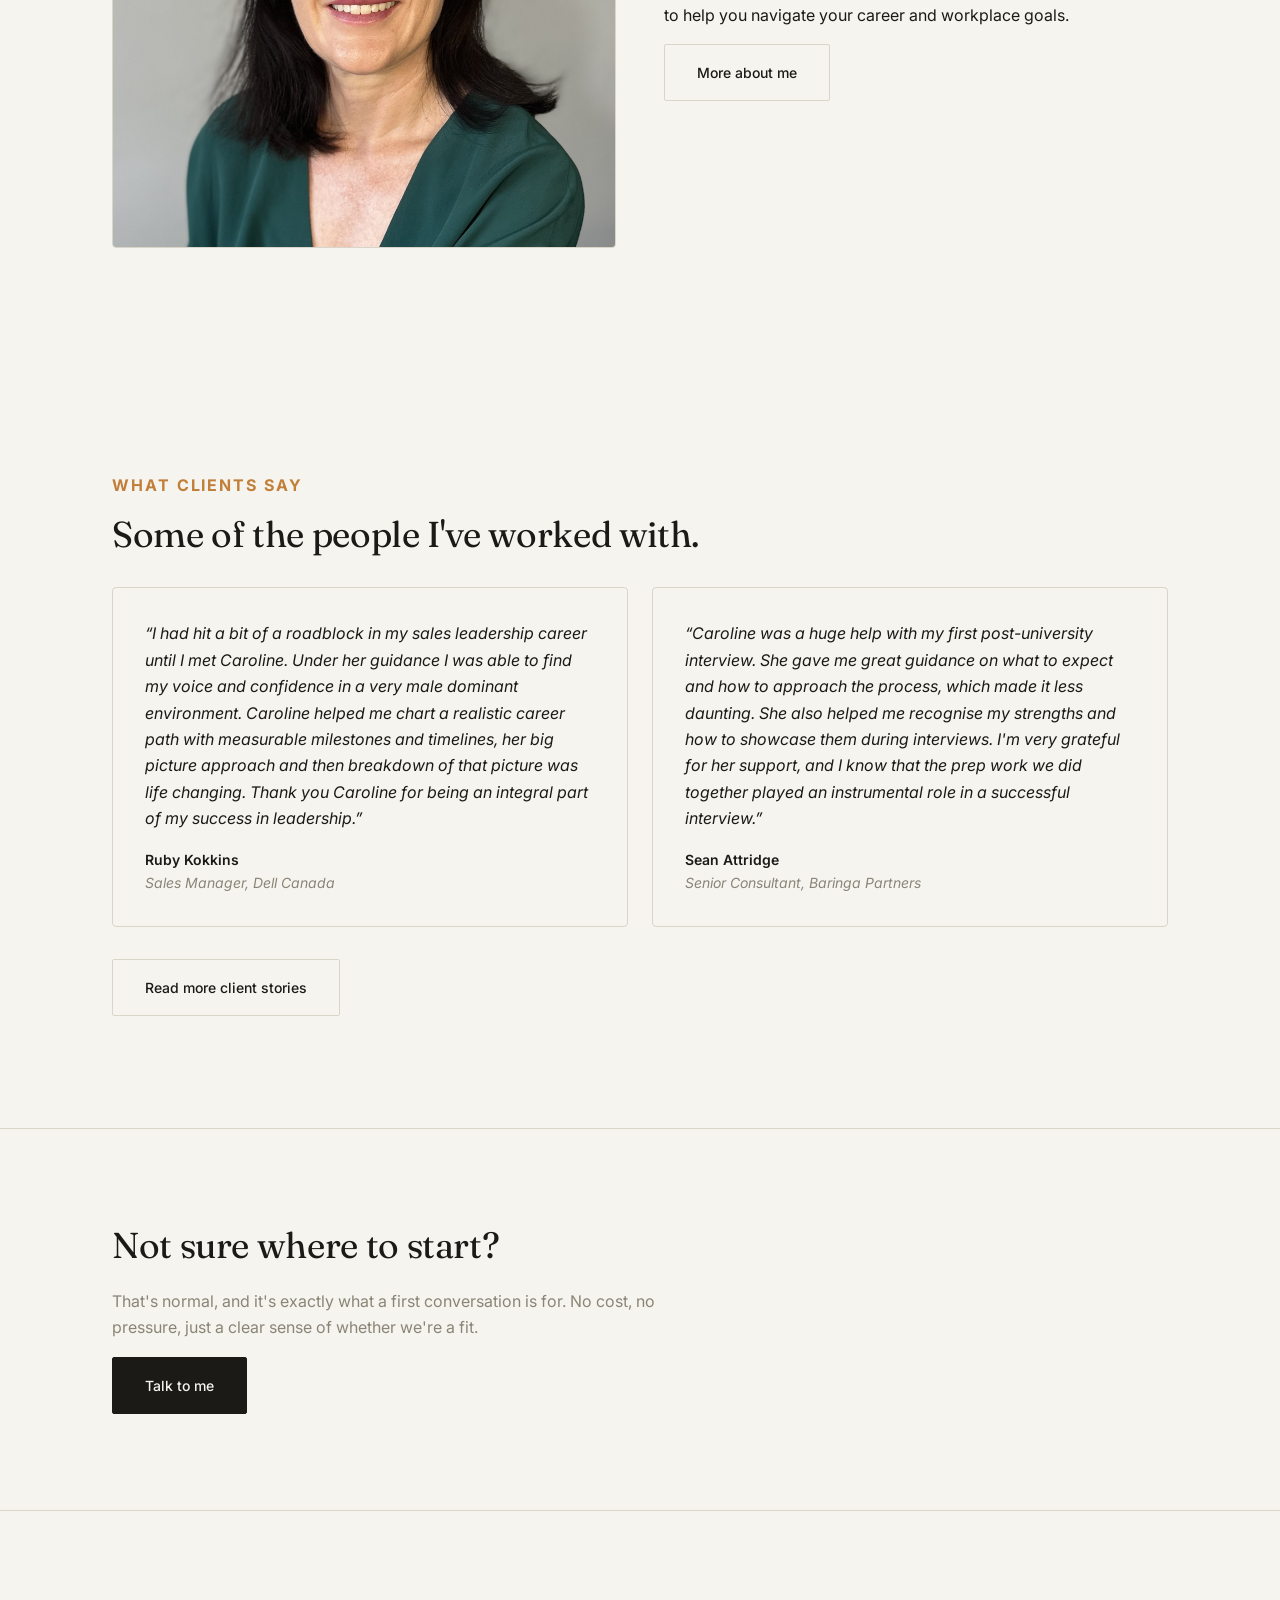
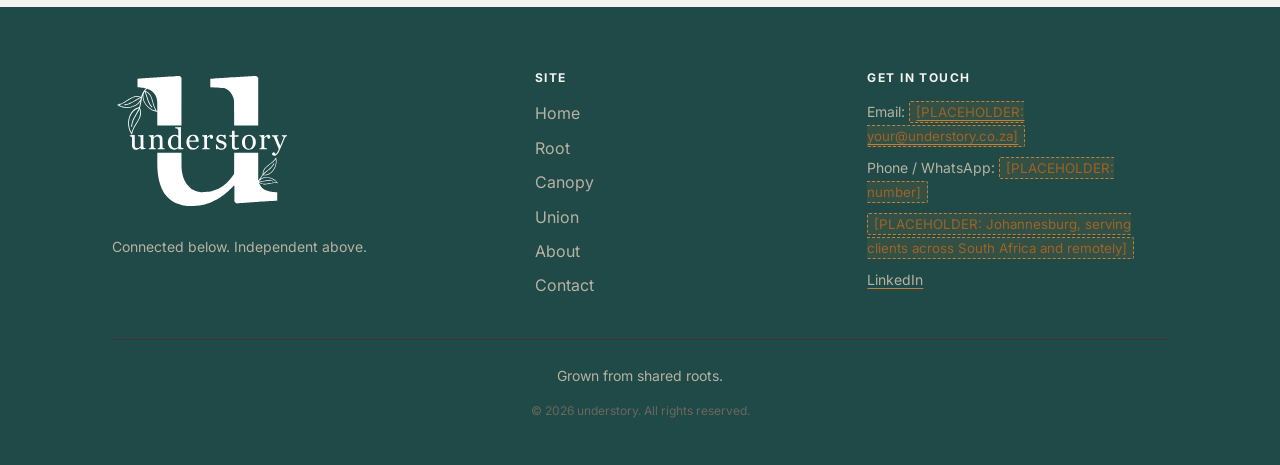
==== commit 0b11b3f1: "Wording changes" ====
--- a/index.html
+++ b/index.html
@@ -139,9 +139,9 @@
           </ul>
         </article>
         <article class="audience-card">
-          <h3>Job-seekers</h3>
-          <ul>
-            <li>Currently employed and applying for new roles</li>
+          <h3>Individuals</h3>
+          <ul>
+            <li>Job-seekers applying for new roles</li>
             <li>People requiring mentorship in the workplace</li>
             <li>Employees preparing for difficult meetings</li>
             <li>People managing difficult situations in the workplace</li>
